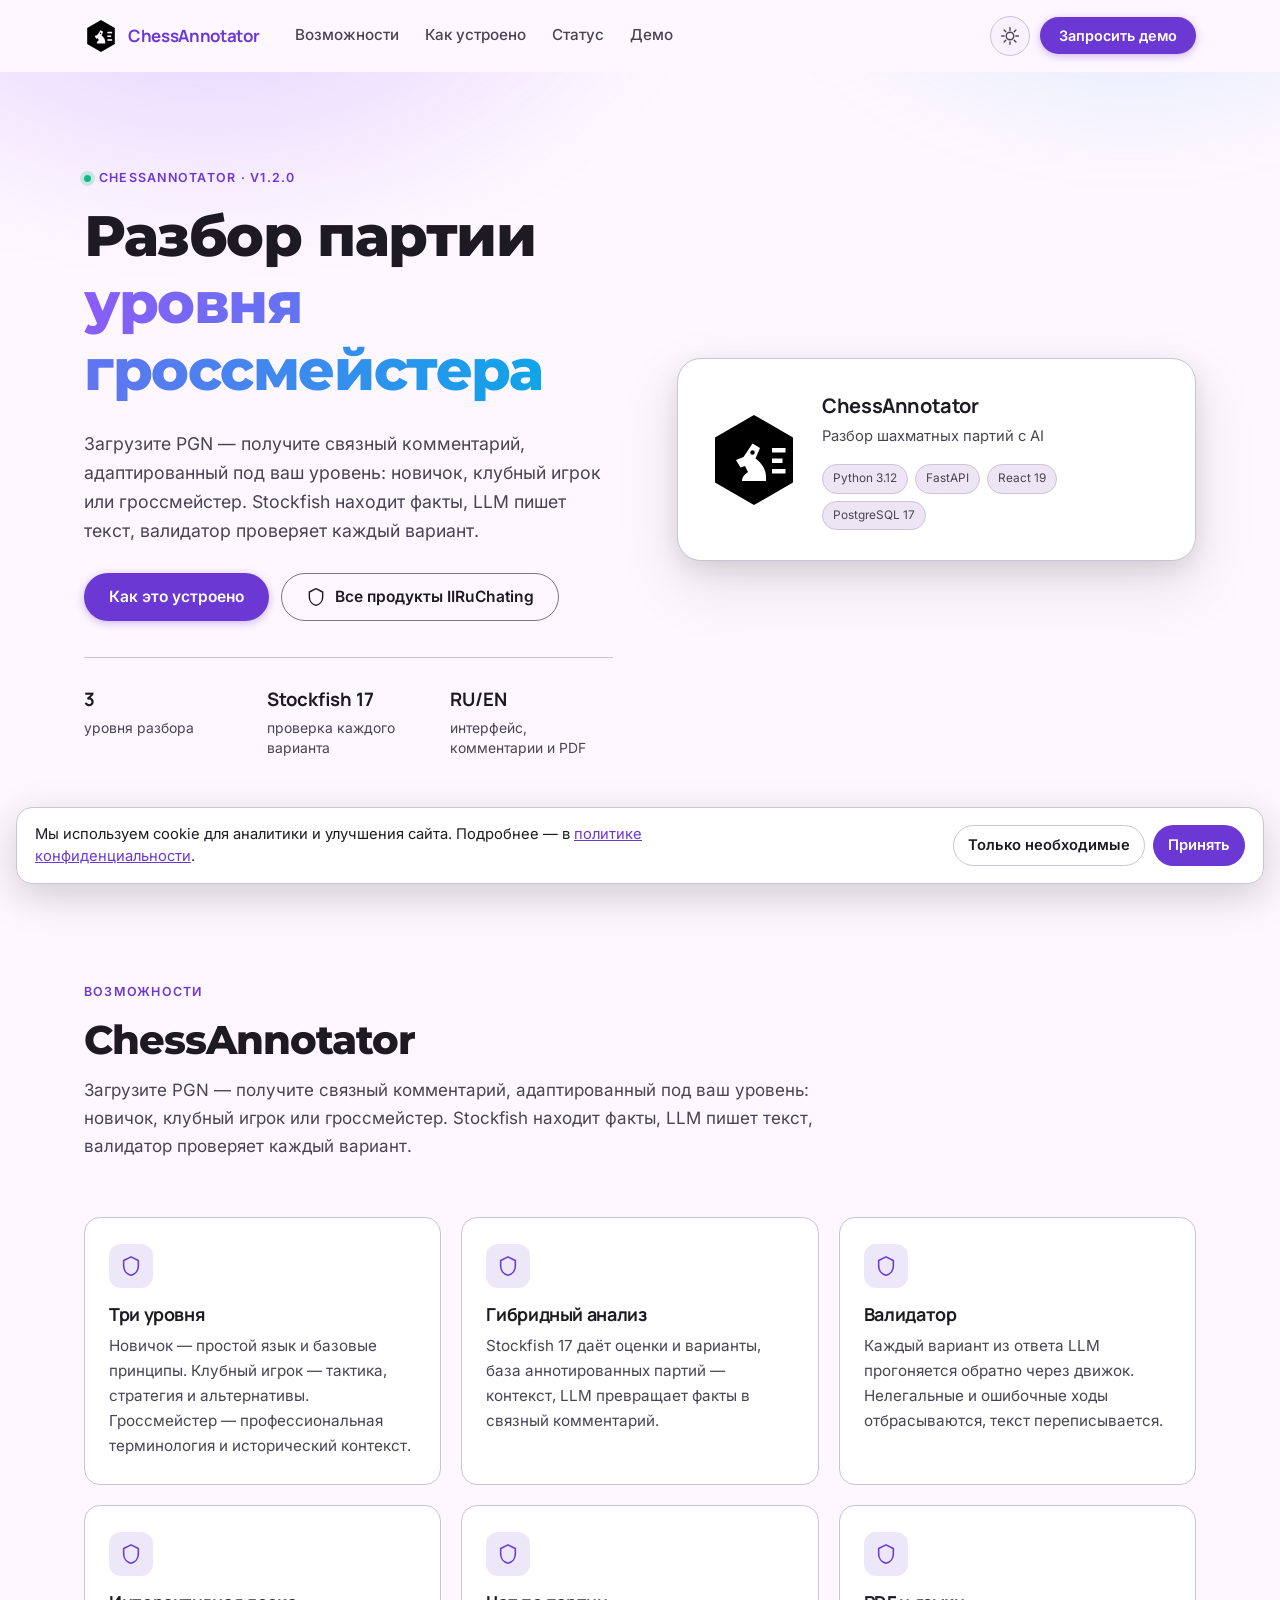
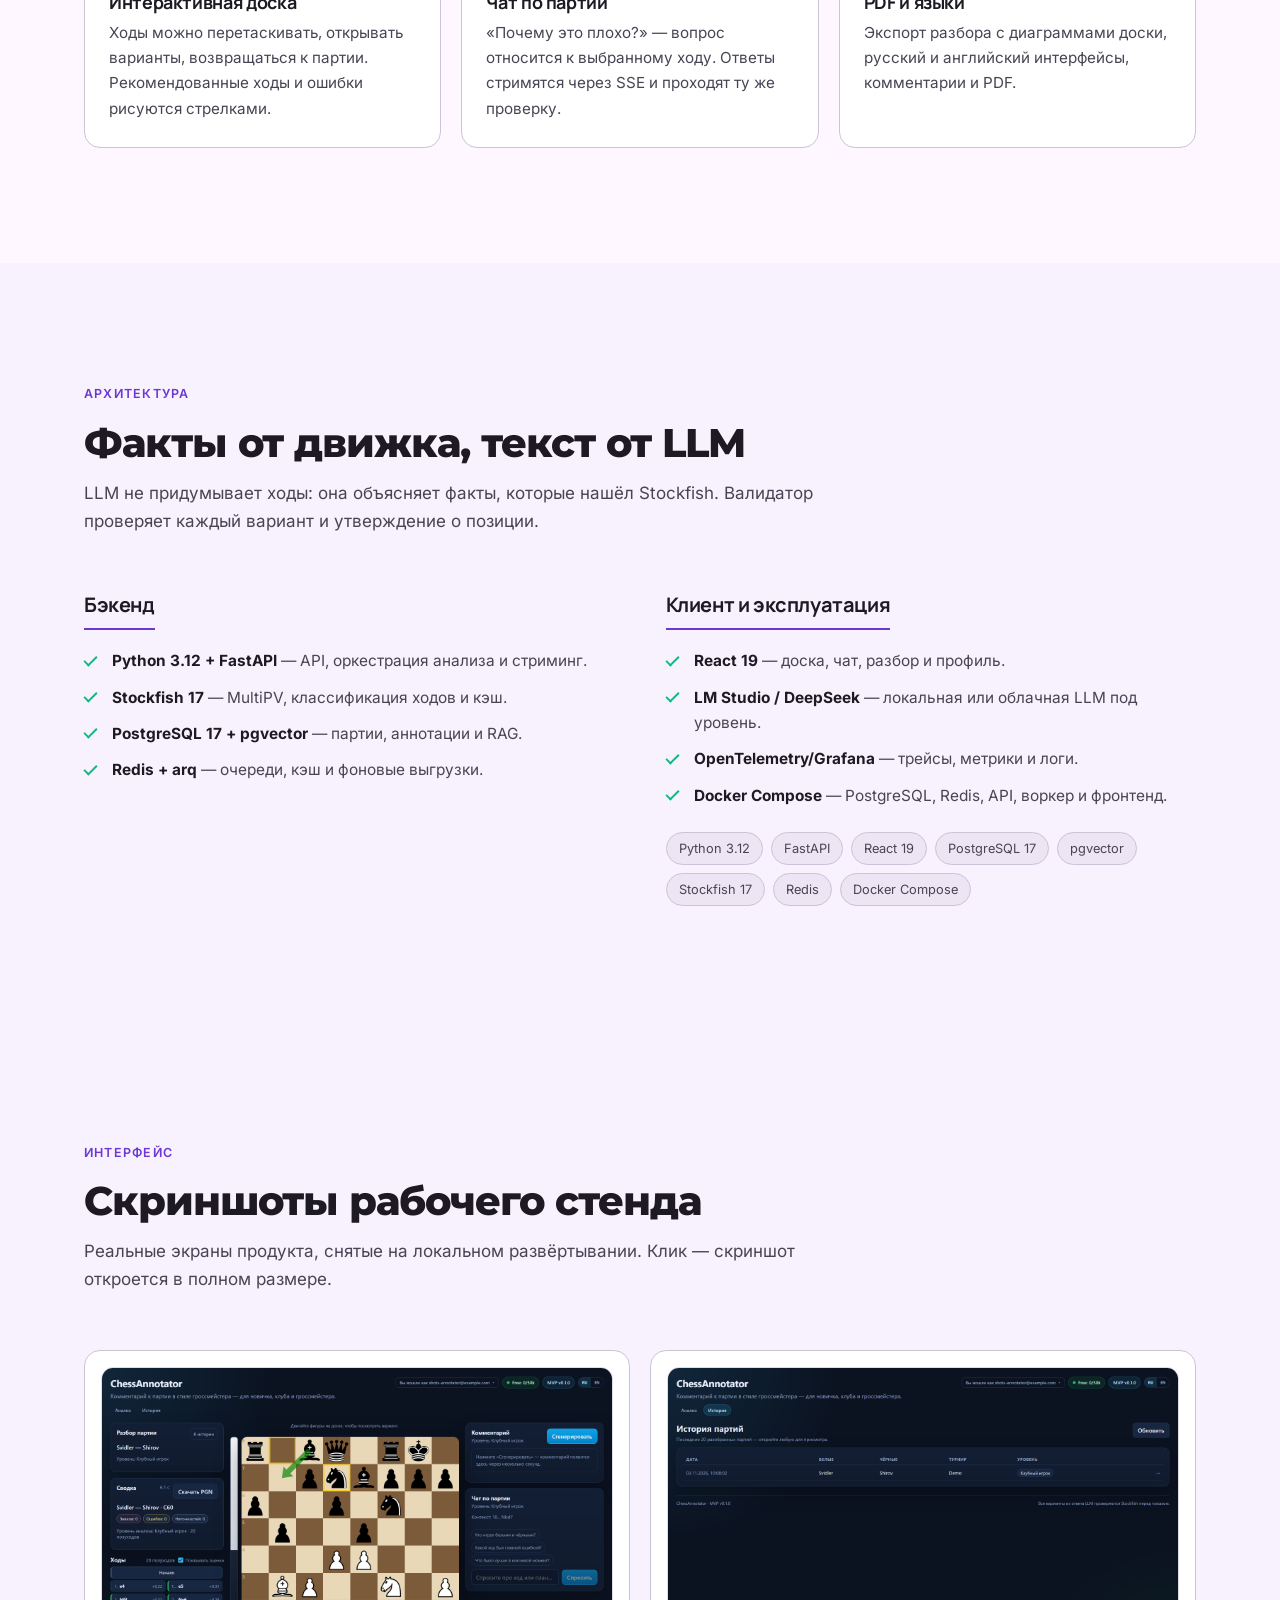
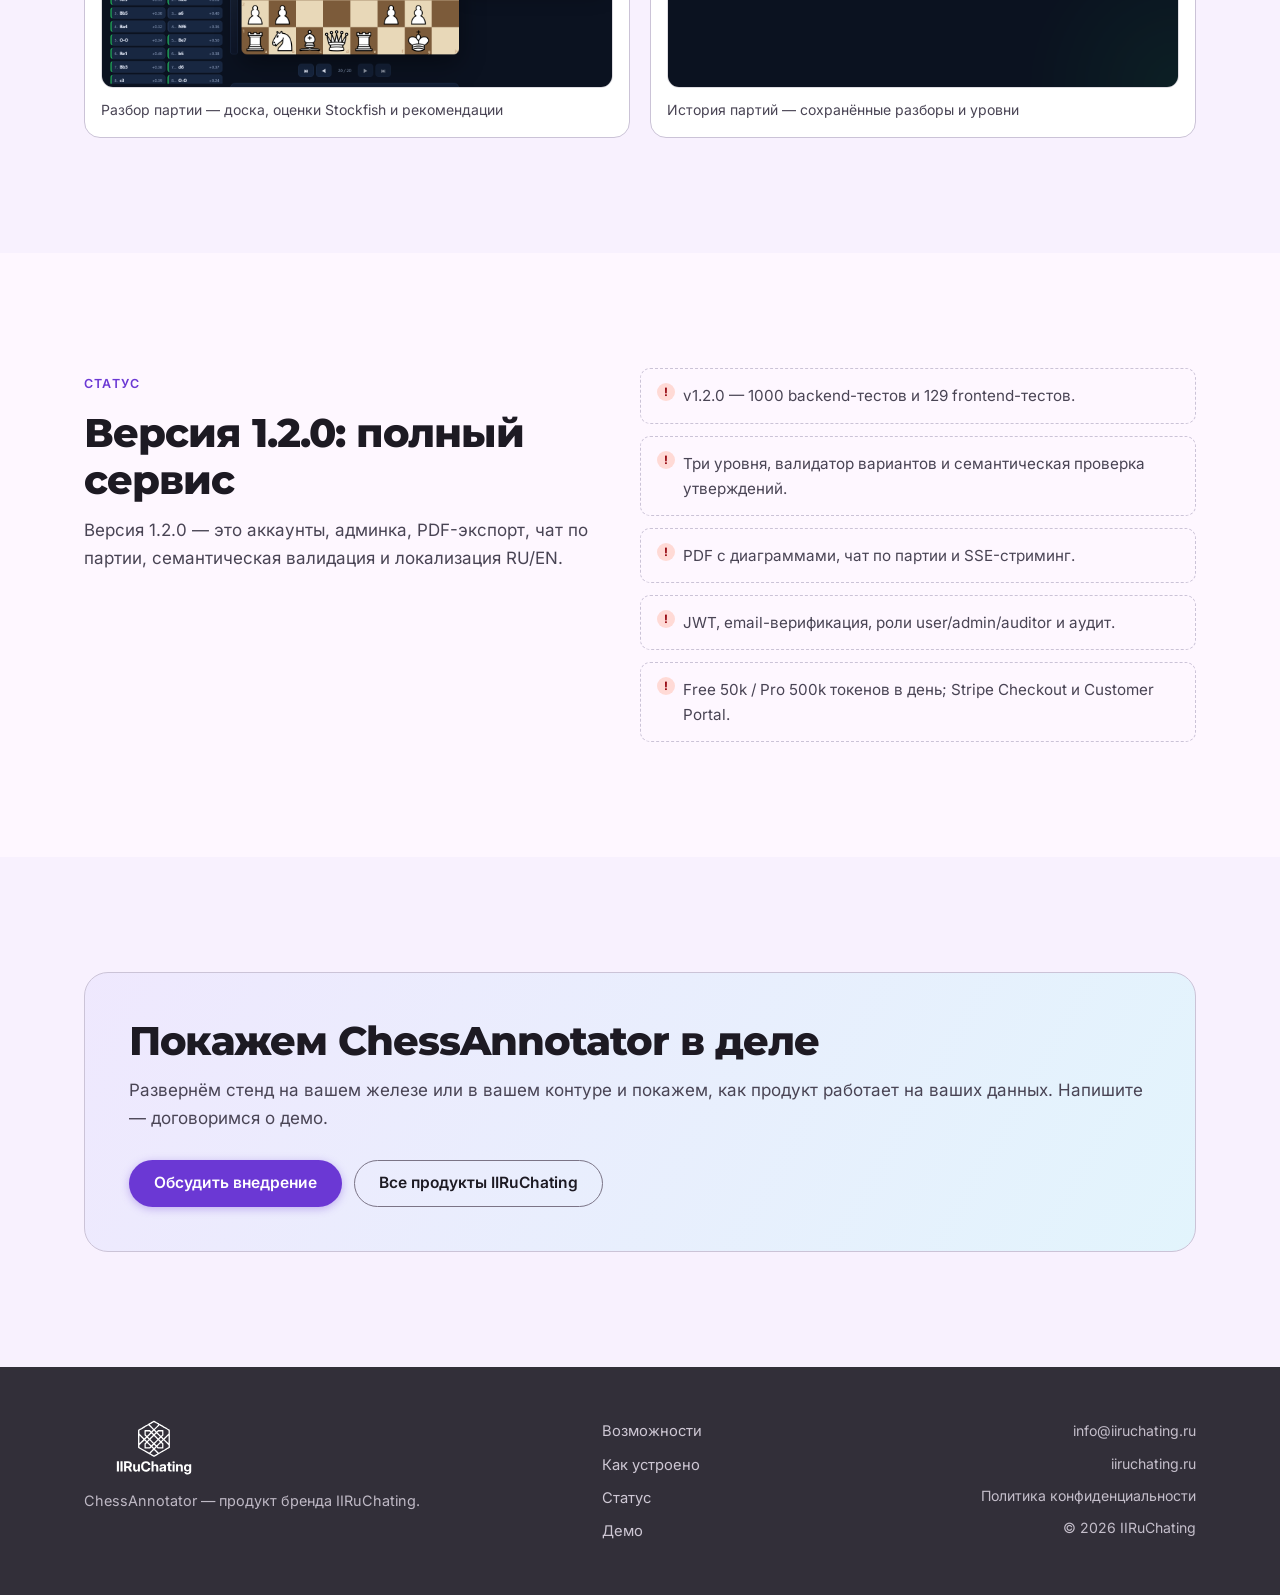
==== chessannotator/index.html @ 2cccd406 "Скриншоты новых подсайтов: ChessClass, AI Teacher, ChessAnnotator" ====
<!DOCTYPE html>
<html lang="ru">
<head>
<meta charset="utf-8" />
<meta name="viewport" content="width=device-width, initial-scale=1" />
<title>ChessAnnotator — Разбор шахматных партий с AI</title>
<meta name="description" content="Загрузите PGN — получите разбор уровня гроссмейстера под ваш уровень. Stockfish находит факты, LLM пишет текст, валидатор проверяет варианты." />
<meta name="keywords" content="ChessAnnotator, Разбор шахматных партий с AI, IIRuChating, on-premise, локальный AI" />
<link rel="canonical" href="https://iiruchating.ru/chessannotator/" />

<meta property="og:type" content="website" />
<meta property="og:site_name" content="ChessAnnotator" />
<meta property="og:locale" content="ru_RU" />
<meta property="og:url" content="https://iiruchating.ru/chessannotator/" />
<meta property="og:title" content="ChessAnnotator — Разбор шахматных партий с AI" />
<meta property="og:description" content="Загрузите PGN — получите разбор уровня гроссмейстера под ваш уровень. Stockfish находит факты, LLM пишет текст, валидатор проверяет варианты." />
<meta property="og:image" content="https://iiruchating.ru/chessannotator/assets/img/screens/analysis.png" />
<meta name="twitter:card" content="summary" />

<script type="application/ld+json">
{
  "@context": "https://schema.org",
  "@graph": [
    {
      "@type": "SoftwareApplication",
      "name": "ChessAnnotator",
      "description": "Загрузите PGN — получите разбор уровня гроссмейстера под ваш уровень. Stockfish находит факты, LLM пишет текст, валидатор проверяет варианты.",
      "url": "https://iiruchating.ru/chessannotator/",
      "applicationCategory": "GameApplication",
      "operatingSystem": "Linux, Windows, Docker",
      "inLanguage": "ru",
      "publisher": {
        "@type": "Organization",
        "name": "IIRuChating",
        "url": "https://iiruchating.ru/"
      }
    },
    {
      "@type": "BreadcrumbList",
      "itemListElement": [
        {
          "@type": "ListItem",
          "position": 1,
          "name": "IIRuChating",
          "item": "https://iiruchating.ru/"
        },
        {
          "@type": "ListItem",
          "position": 2,
          "name": "ChessAnnotator",
          "item": "https://iiruchating.ru/chessannotator/"
        }
      ]
    }
  ]
}
</script>

<link rel="icon" type="image/svg+xml" href="assets/img/favicon.svg" />
<link rel="icon" href="assets/img/favicon.ico" sizes="32x32" />
<link rel="apple-touch-icon" href="assets/img/apple-touch-icon.png" />
<link rel="manifest" href="assets/img/web-app-manifest.json" />

<link rel="preload" as="font" type="font/woff2" href="assets/fonts/Inter-cyrillic.woff2" crossorigin />
<link rel="preload" as="font" type="font/woff2" href="assets/fonts/Manrope-cyrillic.woff2" crossorigin />
<link rel="stylesheet" href="assets/css/fonts.css" />
<link rel="stylesheet" href="assets/css/theme-m3.css" />
<link rel="stylesheet" href="assets/css/styles.css" />
<link rel="stylesheet" href="assets/css/screenshots.css" />
</head>
<body>
<a class="skip-link" href="#main">Перейти к содержимому</a>

<header class="site-header" id="top">
  <div class="container header__inner">
    <a class="brand brand--product" href="#top" aria-label="ChessAnnotator — на главную">
      <img class="brand__icon plogo" src="assets/img/products/chessannotator.svg" alt="ChessAnnotator" width="64" height="64" />
      <span class="brand__name">ChessAnnotator</span>
    </a>

    <nav class="nav" id="nav" aria-label="Основная навигация">
      <a class="nav__link" href="#features">Возможности</a>
      <a class="nav__link" href="#tech">Как устроено</a>
      <a class="nav__link" href="#status">Статус</a>
      <a class="nav__link" href="#cta">Демо</a>
    </nav>

    <div class="header__actions">
      <button class="icon-btn" id="theme-toggle" type="button" aria-label="Переключить тему" title="Переключить тему">
        <svg class="icon icon--sun" viewBox="0 0 24 24" aria-hidden="true"><circle cx="12" cy="12" r="4.5"/><path d="M12 2v3M12 19v3M2 12h3M19 12h3M4.9 4.9l2.1 2.1M17 17l2.1 2.1M19.1 4.9L17 7M7 17l-2.1 2.1"/></svg>
        <svg class="icon icon--moon" viewBox="0 0 24 24" aria-hidden="true"><path d="M20 14.5A8.5 8.5 0 1 1 9.5 4a7 7 0 0 0 10.5 10.5Z"/></svg>
      </button>
      <a class="btn btn--primary btn--sm header__cta" href="mailto:info@iiruchating.ru">Запросить демо</a>
      <button class="icon-btn nav-toggle" id="nav-toggle" type="button" aria-label="Меню" aria-expanded="false" aria-controls="nav">
        <svg class="icon" viewBox="0 0 24 24" aria-hidden="true"><path d="M4 7h16M4 12h16M4 17h16"/></svg>
      </button>
    </div>
  </div>
</header>

<main id="main">

  <section class="hero">
    <div class="hero__bg" aria-hidden="true"></div>
    <div class="container hero__inner">
      <div class="hero__content">
        <p class="eyebrow"><span class="dot"></span>ChessAnnotator · v1.2.0</p>
        <h1 class="hero__title">Разбор партии<br /><span class="grad">уровня гроссмейстера</span></h1>
        <p class="hero__lead">Загрузите PGN — получите связный комментарий, адаптированный под ваш уровень: новичок, клубный игрок или гроссмейстер. Stockfish находит факты, LLM пишет текст, валидатор проверяет каждый вариант.</p>

        <div class="hero__actions">
          <a class="btn btn--primary" href="#screens">Как это устроено</a>
          <a class="btn btn--ghost" href="https://iiruchating.ru/">
            <svg class="icon" viewBox="0 0 24 24" aria-hidden="true"><path d="M12 2 4 6v6c0 5 3.4 9 8 10 4.6-1 8-5 8-10V6z"/></svg>
            Все продукты IIRuChating
          </a>
        </div>

        <ul class="hero__stats">
          <li><b>3</b><span>уровня разбора</span></li>
          <li><b>Stockfish 17</b><span>проверка каждого варианта</span></li>
          <li><b>RU/EN</b><span>интерфейс, комментарии и PDF</span></li>
        </ul>
      </div>

      <div class="hero__visual" aria-hidden="true">
        <div class="pmark">
          <img class="pmark__logo plogo" src="assets/img/products/chessannotator.svg" alt="" width="120" height="120" />
          <div class="pmark__body">
            <b>ChessAnnotator</b>
            <span>Разбор шахматных партий с AI</span>
            <div class="pmark__chips">
              <span class="stack-chip">Python 3.12</span>
              <span class="stack-chip">FastAPI</span>
              <span class="stack-chip">React 19</span>
              <span class="stack-chip">PostgreSQL 17</span>
            </div>
          </div>
        </div>
      </div>
    </div>
  </section>

  <section class="section" id="features">
    <div class="container">
      <div class="section__head">
        <p class="eyebrow">Возможности</p>
        <h2 class="section__title">ChessAnnotator</h2>
        <p class="section__lead">Загрузите PGN — получите связный комментарий, адаптированный под ваш уровень: новичок, клубный игрок или гроссмейстер. Stockfish находит факты, LLM пишет текст, валидатор проверяет каждый вариант.</p>
      </div>

      <div class="cards">
        <article class="card reveal">
          <div class="card__icon"><svg class="icon" viewBox="0 0 24 24" aria-hidden="true"><path d="M12 2 4 6v6c0 5 3.4 9 8 10 4.6-1 8-5 8-10V6z"/></svg></div>
          <h3>Три уровня</h3>
          <p>Новичок — простой язык и базовые принципы. Клубный игрок — тактика, стратегия и альтернативы. Гроссмейстер — профессиональная терминология и исторический контекст.</p>
        </article>
        <article class="card reveal">
          <div class="card__icon"><svg class="icon" viewBox="0 0 24 24" aria-hidden="true"><path d="M12 2 4 6v6c0 5 3.4 9 8 10 4.6-1 8-5 8-10V6z"/></svg></div>
          <h3>Гибридный анализ</h3>
          <p>Stockfish 17 даёт оценки и варианты, база аннотированных партий — контекст, LLM превращает факты в связный комментарий.</p>
        </article>
        <article class="card reveal">
          <div class="card__icon"><svg class="icon" viewBox="0 0 24 24" aria-hidden="true"><path d="M12 2 4 6v6c0 5 3.4 9 8 10 4.6-1 8-5 8-10V6z"/></svg></div>
          <h3>Валидатор</h3>
          <p>Каждый вариант из ответа LLM прогоняется обратно через движок. Нелегальные и ошибочные ходы отбрасываются, текст переписывается.</p>
        </article>
        <article class="card reveal">
          <div class="card__icon"><svg class="icon" viewBox="0 0 24 24" aria-hidden="true"><path d="M12 2 4 6v6c0 5 3.4 9 8 10 4.6-1 8-5 8-10V6z"/></svg></div>
          <h3>Интерактивная доска</h3>
          <p>Ходы можно перетаскивать, открывать варианты, возвращаться к партии. Рекомендованные ходы и ошибки рисуются стрелками.</p>
        </article>
        <article class="card reveal">
          <div class="card__icon"><svg class="icon" viewBox="0 0 24 24" aria-hidden="true"><path d="M12 2 4 6v6c0 5 3.4 9 8 10 4.6-1 8-5 8-10V6z"/></svg></div>
          <h3>Чат по партии</h3>
          <p>«Почему это плохо?» — вопрос относится к выбранному ходу. Ответы стримятся через SSE и проходят ту же проверку.</p>
        </article>
        <article class="card reveal">
          <div class="card__icon"><svg class="icon" viewBox="0 0 24 24" aria-hidden="true"><path d="M12 2 4 6v6c0 5 3.4 9 8 10 4.6-1 8-5 8-10V6z"/></svg></div>
          <h3>PDF и языки</h3>
          <p>Экспорт разбора с диаграммами доски, русский и английский интерфейсы, комментарии и PDF.</p>
        </article>
      </div>
    </div>
  </section>

  <section class="section section--alt" id="tech">
    <div class="container">
      <div class="section__head">
        <p class="eyebrow">Архитектура</p>
        <h2 class="section__title">Факты от движка, текст от LLM</h2>
        <p class="section__lead">LLM не придумывает ходы: она объясняет факты, которые нашёл Stockfish. Валидатор проверяет каждый вариант и утверждение о позиции.</p>
      </div>

      <div class="split">
        <div class="split__col">
          <h3 class="split__title">Бэкенд</h3>
          <ul class="checklist">
            <li><b>Python 3.12 + FastAPI</b> — API, оркестрация анализа и стриминг.</li>
            <li><b>Stockfish 17</b> — MultiPV, классификация ходов и кэш.</li>
            <li><b>PostgreSQL 17 + pgvector</b> — партии, аннотации и RAG.</li>
            <li><b>Redis + arq</b> — очереди, кэш и фоновые выгрузки.</li>
          </ul>
        </div>
        <div class="split__col">
          <h3 class="split__title">Клиент и эксплуатация</h3>
          <ul class="checklist">
            <li><b>React 19</b> — доска, чат, разбор и профиль.</li>
            <li><b>LM Studio / DeepSeek</b> — локальная или облачная LLM под уровень.</li>
            <li><b>OpenTelemetry/Grafana</b> — трейсы, метрики и логи.</li>
            <li><b>Docker Compose</b> — PostgreSQL, Redis, API, воркер и фронтенд.</li>
          </ul>
          <div class="stack-chips">
            <span class="stack-chip">Python 3.12</span>
            <span class="stack-chip">FastAPI</span>
            <span class="stack-chip">React 19</span>
            <span class="stack-chip">PostgreSQL 17</span>
            <span class="stack-chip">pgvector</span>
            <span class="stack-chip">Stockfish 17</span>
            <span class="stack-chip">Redis</span>
            <span class="stack-chip">Docker Compose</span>
          </div>
        </div>
      </div>
    </div>
  </section>

    <section class="section section--alt" id="screens">
    <div class="container">
      <div class="section__head">
        <p class="eyebrow">Интерфейс</p>
        <h2 class="section__title">Скриншоты рабочего стенда</h2>
        <p class="section__lead">Реальные экраны продукта, снятые на локальном развёртывании.
        Клик — скриншот откроется в полном размере.</p>
      </div>

      <div class="cards shots">
        <article class="card reveal">
          <figure>
            <a href="assets/img/screens/analysis.png" target="_blank" rel="noopener">
              <img src="assets/img/screens/analysis.png" width="1440" height="900" loading="lazy"
                   alt="Скриншот ChessAnnotator: Разбор партии — доска, оценки Stockfish и рекомендации" />
            </a>
            <figcaption>Разбор партии — доска, оценки Stockfish и рекомендации</figcaption>
          </figure>
        </article>
        <article class="card reveal">
          <figure>
            <a href="assets/img/screens/history.png" target="_blank" rel="noopener">
              <img src="assets/img/screens/history.png" width="1440" height="900" loading="lazy"
                   alt="Скриншот ChessAnnotator: История партий — сохранённые разборы и уровни" />
            </a>
            <figcaption>История партий — сохранённые разборы и уровни</figcaption>
          </figure>
        </article>
      </div>
    </div>
  </section>

  <section class="section" id="status">
    <div class="container">
      <div class="limits reveal">
        <div>
          <p class="eyebrow">Статус</p>
          <h2 class="section__title">Версия 1.2.0: полный сервис</h2>
          <p class="section__lead">Версия 1.2.0 — это аккаунты, админка, PDF-экспорт, чат по партии, семантическая валидация и локализация RU/EN.</p>
        </div>
        <ul class="limits__list">
          <li>v1.2.0 — 1000 backend-тестов и 129 frontend-тестов.</li>
          <li>Три уровня, валидатор вариантов и семантическая проверка утверждений.</li>
          <li>PDF с диаграммами, чат по партии и SSE-стриминг.</li>
          <li>JWT, email-верификация, роли user/admin/auditor и аудит.</li>
          <li>Free 50k / Pro 500k токенов в день; Stripe Checkout и Customer Portal.</li>
        </ul>
      </div>
    </div>
  </section>

  <section class="section section--alt" id="cta">
    <div class="container">
      <div class="cta reveal">
        <div>
          <h2 class="section__title">Покажем ChessAnnotator в деле</h2>
          <p class="section__lead">
            Развернём стенд на вашем железе или в вашем контуре и покажем, как продукт работает на ваших данных. Напишите — договоримся о демо.
          </p>
        </div>
        <div class="cta__actions">
          <a class="btn btn--primary" href="mailto:info@iiruchating.ru">Обсудить внедрение</a>
          <a class="btn btn--ghost" href="https://iiruchating.ru/">Все продукты IIRuChating</a>
        </div>
      </div>
    </div>
  </section>
</main>

<footer class="site-footer">
  <div class="container footer__inner">
    <div class="footer__brand">
      <img class="footer__logo" src="assets/img/logo-full.svg" alt="IIRuChating" width="240" height="96" />
      <p>ChessAnnotator — продукт бренда IIRuChating.</p>
    </div>
    <nav class="footer__nav" aria-label="Навигация в подвале">
      <a href="#features">Возможности</a>
      <a href="#tech">Как устроено</a>
      <a href="#status">Статус</a>
      <a href="#cta">Демо</a>
    </nav>
    <div class="footer__meta">
      <a href="mailto:info@iiruchating.ru">info@iiruchating.ru</a>
      <a href="https://iiruchating.ru/">iiruchating.ru</a>
      <a href="https://iiruchating.ru/privacy/">Политика конфиденциальности</a>
      <span>© 2026 IIRuChating</span>
    </div>
  </div>
</footer>

<script src="assets/js/main.js" defer></script>
<script src="/assets/js/consent.js" defer></script>
</body>
</html>
---- chessannotator/assets/css/fonts.css ----
/* IIRuChating — шрифты бренда (self-hosted).
   Источник: брендбук v1.1, FONTS.md («для продакшена загружать локально»).
   Файлы *.woff2 лежат в public/fonts, подключаются с кириллицей. */

@font-face {
  font-family: 'Inter';
  font-style: normal;
  font-weight: 100 900;
  font-display: swap;
  src: url('../fonts/Inter-latin.woff2') format('woff2');
  unicode-range: U+0000-00FF, U+0131, U+0152-0153, U+02BB-02BC, U+02C6, U+02DA, U+02DC,
    U+0304, U+0308, U+0329, U+2000-206F, U+20AC, U+2122, U+2191, U+2193, U+2212, U+2215,
    U+FEFF, U+FFFD;
}

@font-face {
  font-family: 'Inter';
  font-style: normal;
  font-weight: 100 900;
  font-display: swap;
  src: url('../fonts/Inter-latin-ext.woff2') format('woff2');
  unicode-range: U+0100-02BA, U+02BD-02C5, U+02C7-02CC, U+02CE-02D7, U+02DD-02FF, U+0304,
    U+0308, U+0329, U+1D00-1DBF, U+1E00-1E9F, U+1EF2-1EFF, U+2020, U+20A0-20AB, U+20AD-20C0,
    U+2113, U+2C60-2C7F, U+A720-A7FF;
}

@font-face {
  font-family: 'Inter';
  font-style: normal;
  font-weight: 100 900;
  font-display: swap;
  src: url('../fonts/Inter-cyrillic.woff2') format('woff2');
  unicode-range: U+0301, U+0400-045F, U+0490-0491, U+04B0-04B1, U+2116;
}

@font-face {
  font-family: 'Inter';
  font-style: normal;
  font-weight: 100 900;
  font-display: swap;
  src: url('../fonts/Inter-cyrillic-ext.woff2') format('woff2');
  unicode-range: U+0460-052F, U+1C80-1C88, U+20B4, U+2DE0-2DFF, U+A640-A69F, U+FE2E-FE2F;
}

@font-face {
  font-family: 'Manrope';
  font-style: normal;
  font-weight: 100 900;
  font-display: swap;
  src: url('../fonts/Manrope-latin.woff2') format('woff2');
  unicode-range: U+0000-00FF, U+0131, U+0152-0153, U+02BB-02BC, U+02C6, U+02DA, U+02DC,
    U+0304, U+0308, U+0329, U+2000-206F, U+20AC, U+2122, U+2191, U+2193, U+2212, U+2215,
    U+FEFF, U+FFFD;
}

@font-face {
  font-family: 'Manrope';
  font-style: normal;
  font-weight: 100 900;
  font-display: swap;
  src: url('../fonts/Manrope-latin-ext.woff2') format('woff2');
  unicode-range: U+0100-02BA, U+02BD-02C5, U+02C7-02CC, U+02CE-02D7, U+02DD-02FF, U+0304,
    U+0308, U+0329, U+1D00-1DBF, U+1E00-1E9F, U+1EF2-1EFF, U+2020, U+20A0-20AB, U+20AD-20C0,
    U+2113, U+2C60-2C7F, U+A720-A7FF;
}

@font-face {
  font-family: 'Manrope';
  font-style: normal;
  font-weight: 100 900;
  font-display: swap;
  src: url('../fonts/Manrope-cyrillic.woff2') format('woff2');
  unicode-range: U+0301, U+0400-045F, U+0490-0491, U+04B0-04B1, U+2116;
}

@font-face {
  font-family: 'Manrope';
  font-style: normal;
  font-weight: 100 900;
  font-display: swap;
  src: url('../fonts/Manrope-cyrillic-ext.woff2') format('woff2');
  unicode-range: U+0460-052F, U+1C80-1C88, U+20B4, U+2DE0-2DFF, U+A640-A69F, U+FE2E-FE2F;
}

@font-face {
  font-family: 'Montserrat';
  font-style: normal;
  font-weight: 100 900;
  font-display: swap;
  src: url('../fonts/Montserrat-latin.woff2') format('woff2');
  unicode-range: U+0000-00FF, U+0131, U+0152-0153, U+02BB-02BC, U+02C6, U+02DA, U+02DC,
    U+0304, U+0308, U+0329, U+2000-206F, U+20AC, U+2122, U+2191, U+2193, U+2212, U+2215,
    U+FEFF, U+FFFD;
}

@font-face {
  font-family: 'Montserrat';
  font-style: normal;
  font-weight: 100 900;
  font-display: swap;
  src: url('../fonts/Montserrat-latin-ext.woff2') format('woff2');
  unicode-range: U+0100-02BA, U+02BD-02C5, U+02C7-02CC, U+02CE-02D7, U+02DD-02FF, U+0304,
    U+0308, U+0329, U+1D00-1DBF, U+1E00-1E9F, U+1EF2-1EFF, U+2020, U+20A0-20AB, U+20AD-20C0,
    U+2113, U+2C60-2C7F, U+A720-A7FF;
}

@font-face {
  font-family: 'Montserrat';
  font-style: normal;
  font-weight: 100 900;
  font-display: swap;
  src: url('../fonts/Montserrat-cyrillic.woff2') format('woff2');
  unicode-range: U+0301, U+0400-045F, U+0490-0491, U+04B0-04B1, U+2116;
}

@font-face {
  font-family: 'Montserrat';
  font-style: normal;
  font-weight: 100 900;
  font-display: swap;
  src: url('../fonts/Montserrat-cyrillic-ext.woff2') format('woff2');
  unicode-range: U+0460-052F, U+1C80-1C88, U+20B4, U+2DE0-2DFF, U+A640-A69F, U+FE2E-FE2F;
}

/* Основной шрифт логотипа и интерфейса */
.font-inter {
  font-family: 'Inter', system-ui, -apple-system, 'Segoe UI', Roboto, sans-serif;
  font-weight: 700;
}

/* Техно-вариант заголовков */
.font-manrope {
  font-family: 'Manrope', system-ui, -apple-system, 'Segoe UI', Roboto, sans-serif;
  font-weight: 700;
}

/* Выразительные заголовки */
.font-montserrat {
  font-family: 'Montserrat', system-ui, -apple-system, 'Segoe UI', Roboto, sans-serif;
  font-weight: 800;
}

/* Логотип IIRuChating — монотипографика */
.logo-text {
  font-family: 'Inter', system-ui, -apple-system, 'Segoe UI', Roboto, sans-serif;
  font-weight: 700;
  letter-spacing: -0.02em;
}
---- chessannotator/assets/css/theme-m3.css ----
/* IIRuChating - Material 3 color scheme
   Seed: primary #8B5CF6, tertiary #0EA5E9, error = standard M3.
   Generated with Material Color Utilities (SchemeFidelity).
   Use roles (--md-sys-color-*) in components, not raw HEX values. */

:root,
[data-theme="light"] {
  --md-sys-color-primary: #6B38D4;
  --md-sys-color-on-primary: #FFFFFF;
  --md-sys-color-primary-container: #8455EF;
  --md-sys-color-on-primary-container: #FFFBFF;
  --md-sys-color-primary-fixed: #E9DDFF;
  --md-sys-color-primary-fixed-dim: #D0BCFF;
  --md-sys-color-on-primary-fixed: #23005C;
  --md-sys-color-on-primary-fixed-variant: #5516BE;
  --md-sys-color-secondary: #665396;
  --md-sys-color-on-secondary: #FFFFFF;
  --md-sys-color-secondary-container: #C9B3FD;
  --md-sys-color-on-secondary-container: #544183;
  --md-sys-color-secondary-fixed: #E9DDFF;
  --md-sys-color-secondary-fixed-dim: #D0BCFF;
  --md-sys-color-on-secondary-fixed: #220B4E;
  --md-sys-color-on-secondary-fixed-variant: #4E3B7C;
  --md-sys-color-tertiary: #006591;
  --md-sys-color-on-tertiary: #FFFFFF;
  --md-sys-color-tertiary-container: #0EA5E9;
  --md-sys-color-on-tertiary-container: #003751;
  --md-sys-color-tertiary-fixed: #FFDCBB;
  --md-sys-color-tertiary-fixed-dim: #FFB869;
  --md-sys-color-on-tertiary-fixed: #2C1700;
  --md-sys-color-on-tertiary-fixed-variant: #673D00;
  --md-sys-color-error: #BA1A1A;
  --md-sys-color-on-error: #FFFFFF;
  --md-sys-color-error-container: #FFDAD6;
  --md-sys-color-on-error-container: #93000A;
  --md-sys-color-background: #FEF7FF;
  --md-sys-color-on-background: #1D1A23;
  --md-sys-color-surface: #FEF7FF;
  --md-sys-color-on-surface: #1D1A23;
  --md-sys-color-surface-variant: #E8DFF3;
  --md-sys-color-on-surface-variant: #494454;
  --md-sys-color-surface-dim: #DED7E4;
  --md-sys-color-surface-bright: #FEF7FF;
  --md-sys-color-surface-container-lowest: #FFFFFF;
  --md-sys-color-surface-container-low: #F8F1FE;
  --md-sys-color-surface-container: #F3EBF8;
  --md-sys-color-surface-container-high: #EDE5F3;
  --md-sys-color-surface-container-highest: #E7E0ED;
  --md-sys-color-outline: #7B7486;
  --md-sys-color-outline-variant: #CBC3D7;
  --md-sys-color-inverse-surface: #322F39;
  --md-sys-color-inverse-on-surface: #F5EEFB;
  --md-sys-color-inverse-primary: #D0BCFF;
  --md-sys-color-surface-tint: #6D3BD7;
  --md-sys-color-shadow: #000000;
  --md-sys-color-scrim: #000000;
}

[data-theme="dark"] {
  --md-sys-color-primary: #D0BCFF;
  --md-sys-color-on-primary: #3C0091;
  --md-sys-color-primary-container: #A078FF;
  --md-sys-color-on-primary-container: #14003B;
  --md-sys-color-primary-fixed: #E9DDFF;
  --md-sys-color-primary-fixed-dim: #D0BCFF;
  --md-sys-color-on-primary-fixed: #23005C;
  --md-sys-color-on-primary-fixed-variant: #5516BE;
  --md-sys-color-secondary: #D0BCFF;
  --md-sys-color-on-secondary: #372464;
  --md-sys-color-secondary-container: #513E7F;
  --md-sys-color-on-secondary-container: #C3ADF7;
  --md-sys-color-secondary-fixed: #E9DDFF;
  --md-sys-color-secondary-fixed-dim: #D0BCFF;
  --md-sys-color-on-secondary-fixed: #220B4E;
  --md-sys-color-on-secondary-fixed-variant: #4E3B7C;
  --md-sys-color-tertiary: #89CEFF;
  --md-sys-color-on-tertiary: #00344D;
  --md-sys-color-tertiary-container: #0EA5E9;
  --md-sys-color-on-tertiary-container: #003751;
  --md-sys-color-tertiary-fixed: #FFDCBB;
  --md-sys-color-tertiary-fixed-dim: #FFB869;
  --md-sys-color-on-tertiary-fixed: #2C1700;
  --md-sys-color-on-tertiary-fixed-variant: #673D00;
  --md-sys-color-error: #FFB4AB;
  --md-sys-color-on-error: #690005;
  --md-sys-color-error-container: #93000A;
  --md-sys-color-on-error-container: #FFDAD6;
  --md-sys-color-background: #15121B;
  --md-sys-color-on-background: #E7E0ED;
  --md-sys-color-surface: #15121B;
  --md-sys-color-on-surface: #E7E0ED;
  --md-sys-color-surface-variant: #494454;
  --md-sys-color-on-surface-variant: #CBC3D7;
  --md-sys-color-surface-dim: #15121B;
  --md-sys-color-surface-bright: #3B3742;
  --md-sys-color-surface-container-lowest: #0F0D15;
  --md-sys-color-surface-container-low: #1D1A23;
  --md-sys-color-surface-container: #211E27;
  --md-sys-color-surface-container-high: #2C2832;
  --md-sys-color-surface-container-highest: #37333D;
  --md-sys-color-outline: #958EA0;
  --md-sys-color-outline-variant: #494454;
  --md-sys-color-inverse-surface: #E7E0ED;
  --md-sys-color-inverse-on-surface: #322F39;
  --md-sys-color-inverse-primary: #6D3BD7;
  --md-sys-color-surface-tint: #D0BCFF;
  --md-sys-color-shadow: #000000;
  --md-sys-color-scrim: #000000;
}

@media (prefers-color-scheme: dark) {
  :root:not([data-theme="light"]) {
    --md-sys-color-primary: #D0BCFF;
    --md-sys-color-on-primary: #3C0091;
    --md-sys-color-primary-container: #A078FF;
    --md-sys-color-on-primary-container: #14003B;
    --md-sys-color-primary-fixed: #E9DDFF;
    --md-sys-color-primary-fixed-dim: #D0BCFF;
    --md-sys-color-on-primary-fixed: #23005C;
    --md-sys-color-on-primary-fixed-variant: #5516BE;
    --md-sys-color-secondary: #D0BCFF;
    --md-sys-color-on-secondary: #372464;
    --md-sys-color-secondary-container: #513E7F;
    --md-sys-color-on-secondary-container: #C3ADF7;
    --md-sys-color-secondary-fixed: #E9DDFF;
    --md-sys-color-secondary-fixed-dim: #D0BCFF;
    --md-sys-color-on-secondary-fixed: #220B4E;
    --md-sys-color-on-secondary-fixed-variant: #4E3B7C;
    --md-sys-color-tertiary: #89CEFF;
    --md-sys-color-on-tertiary: #00344D;
    --md-sys-color-tertiary-container: #0EA5E9;
    --md-sys-color-on-tertiary-container: #003751;
    --md-sys-color-tertiary-fixed: #FFDCBB;
    --md-sys-color-tertiary-fixed-dim: #FFB869;
    --md-sys-color-on-tertiary-fixed: #2C1700;
    --md-sys-color-on-tertiary-fixed-variant: #673D00;
    --md-sys-color-error: #FFB4AB;
    --md-sys-color-on-error: #690005;
    --md-sys-color-error-container: #93000A;
    --md-sys-color-on-error-container: #FFDAD6;
    --md-sys-color-background: #15121B;
    --md-sys-color-on-background: #E7E0ED;
    --md-sys-color-surface: #15121B;
    --md-sys-color-on-surface: #E7E0ED;
    --md-sys-color-surface-variant: #494454;
    --md-sys-color-on-surface-variant: #CBC3D7;
    --md-sys-color-surface-dim: #15121B;
    --md-sys-color-surface-bright: #3B3742;
    --md-sys-color-surface-container-lowest: #0F0D15;
    --md-sys-color-surface-container-low: #1D1A23;
    --md-sys-color-surface-container: #211E27;
    --md-sys-color-surface-container-high: #2C2832;
    --md-sys-color-surface-container-highest: #37333D;
    --md-sys-color-outline: #958EA0;
    --md-sys-color-outline-variant: #494454;
    --md-sys-color-inverse-surface: #E7E0ED;
    --md-sys-color-inverse-on-surface: #322F39;
    --md-sys-color-inverse-primary: #6D3BD7;
    --md-sys-color-surface-tint: #D0BCFF;
    --md-sys-color-shadow: #000000;
    --md-sys-color-scrim: #000000;
  }
}

/* Tonal palettes (reference values) */
:root {
  --md-ref-palette-primary0: #000000;
  --md-ref-palette-primary10: #23005C;
  --md-ref-palette-primary20: #3C0091;
  --md-ref-palette-primary30: #5516BE;
  --md-ref-palette-primary40: #6D3BD7;
  --md-ref-palette-primary50: #8758F2;
  --md-ref-palette-primary60: #A078FF;
  --md-ref-palette-primary70: #B89BFF;
  --md-ref-palette-primary80: #D0BCFF;
  --md-ref-palette-primary90: #E9DDFF;
  --md-ref-palette-primary95: #F6EDFF;
  --md-ref-palette-primary99: #FFFBFF;
  --md-ref-palette-primary100: #FFFFFF;
  --md-ref-palette-secondary0: #000000;
  --md-ref-palette-secondary10: #220B4E;
  --md-ref-palette-secondary20: #372464;
  --md-ref-palette-secondary30: #4E3B7C;
  --md-ref-palette-secondary40: #665396;
  --md-ref-palette-secondary50: #806CB1;
  --md-ref-palette-secondary60: #9A85CC;
  --md-ref-palette-secondary70: #B5A0E9;
  --md-ref-palette-secondary80: #D0BCFF;
  --md-ref-palette-secondary90: #E9DDFF;
  --md-ref-palette-secondary95: #F6EDFF;
  --md-ref-palette-secondary99: #FFFBFF;
  --md-ref-palette-secondary100: #FFFFFF;
  --md-ref-palette-tertiary0: #000000;
  --md-ref-palette-tertiary10: #2C1600;
  --md-ref-palette-tertiary20: #492900;
  --md-ref-palette-tertiary30: #693C00;
  --md-ref-palette-tertiary40: #8A5100;
  --md-ref-palette-tertiary50: #AD6600;
  --md-ref-palette-tertiary60: #D17D00;
  --md-ref-palette-tertiary70: #F19626;
  --md-ref-palette-tertiary80: #FFB86E;
  --md-ref-palette-tertiary90: #FFDCBD;
  --md-ref-palette-tertiary95: #FFEEE0;
  --md-ref-palette-tertiary99: #FFFBFF;
  --md-ref-palette-tertiary100: #FFFFFF;
  --md-ref-palette-neutral0: #000000;
  --md-ref-palette-neutral10: #1D1A23;
  --md-ref-palette-neutral20: #322F39;
  --md-ref-palette-neutral30: #49454F;
  --md-ref-palette-neutral40: #615C67;
  --md-ref-palette-neutral50: #7A7580;
  --md-ref-palette-neutral60: #948E9A;
  --md-ref-palette-neutral70: #AFA9B5;
  --md-ref-palette-neutral80: #CBC4D1;
  --md-ref-palette-neutral90: #E7E0ED;
  --md-ref-palette-neutral95: #F5EEFB;
  --md-ref-palette-neutral99: #FFFBFF;
  --md-ref-palette-neutral100: #FFFFFF;
  --md-ref-palette-neutral-variant0: #000000;
  --md-ref-palette-neutral-variant10: #1E1927;
  --md-ref-palette-neutral-variant20: #332E3D;
  --md-ref-palette-neutral-variant30: #494454;
  --md-ref-palette-neutral-variant40: #615C6C;
  --md-ref-palette-neutral-variant50: #7B7486;
  --md-ref-palette-neutral-variant60: #958EA0;
  --md-ref-palette-neutral-variant70: #B0A8BB;
  --md-ref-palette-neutral-variant80: #CBC3D7;
  --md-ref-palette-neutral-variant90: #E8DFF3;
  --md-ref-palette-neutral-variant95: #F6EDFF;
  --md-ref-palette-neutral-variant99: #FFFBFF;
  --md-ref-palette-neutral-variant100: #FFFFFF;
  --md-ref-palette-error0: #000000;
  --md-ref-palette-error10: #410002;
  --md-ref-palette-error20: #690005;
  --md-ref-palette-error30: #93000A;
  --md-ref-palette-error40: #BA1A1A;
  --md-ref-palette-error50: #DE3730;
  --md-ref-palette-error60: #FF5449;
  --md-ref-palette-error70: #FF897D;
  --md-ref-palette-error80: #FFB4AB;
  --md-ref-palette-error90: #FFDAD6;
  --md-ref-palette-error95: #FFEDEA;
  --md-ref-palette-error99: #FFFBFF;
  --md-ref-palette-error100: #FFFFFF;
}
---- chessannotator/assets/css/styles.css ----
/* IIRuChating — лендинг iiruchating.ru
   Палитра: роли Material 3 из assets/css/theme-m3.css (брендбук v1.1, раздел 3.2).
   Правило брендбука: в компонентах используются роли (var(--md-sys-color-*)), а не сырые HEX. */

/* ============================ Токены ============================ */
:root {
  --iiru-brand-black: #000000;
  --iiru-brand-white: #FFFFFF;
  --iiru-accent-violet: #8B5CF6;
  --iiru-accent-blue: #0EA5E9;
  --iiru-accent-emerald: #10B981;

  --font-ui: 'Inter', system-ui, -apple-system, 'Segoe UI', Roboto, sans-serif;
  --font-display: 'Manrope', system-ui, -apple-system, 'Segoe UI', Roboto, sans-serif;
  --font-head: 'Montserrat', system-ui, -apple-system, 'Segoe UI', Roboto, sans-serif;

  --container: 1160px;
  --radius-sm: 10px;
  --radius: 16px;
  --radius-lg: 24px;
  --header-h: 72px;

  --shadow-sm: 0 1px 2px rgba(0, 0, 0, .06), 0 1px 3px rgba(0, 0, 0, .08);
  --shadow: 0 4px 12px rgba(0, 0, 0, .07), 0 12px 32px rgba(0, 0, 0, .06);
  --shadow-lg: 0 8px 24px rgba(0, 0, 0, .10), 0 24px 64px rgba(0, 0, 0, .10);
}

/* ============================ База ============================ */
*, *::before, *::after { box-sizing: border-box; }

html {
  scroll-behavior: smooth;
  scroll-padding-top: calc(var(--header-h) + 16px);
  -webkit-text-size-adjust: 100%;
}

body {
  margin: 0;
  font-family: var(--font-ui);
  font-size: 17px;
  line-height: 1.65;
  color: var(--md-sys-color-on-surface);
  background: var(--md-sys-color-background);
  -webkit-font-smoothing: antialiased;
  text-rendering: optimizeLegibility;
}

img, svg { display: block; max-width: 100%; }
a { color: var(--md-sys-color-primary); text-decoration: none; }
a:hover { text-decoration: underline; }
button, input, textarea { font: inherit; color: inherit; }

h1, h2, h3 {
  font-family: var(--font-display);
  font-weight: 700;
  letter-spacing: -0.02em;
  line-height: 1.18;
  margin: 0 0 .5em;
}

/* Крупные заголовки — Montserrat ExtraBold (брендбук, раздел 4:
   «выразительные заголовки, хорошо смотрятся II в начале»). */
h1, h2 {
  font-family: var(--font-head);
  font-weight: 800;
  letter-spacing: -0.025em;
}

h2, .section__title { font-size: clamp(1.7rem, 3.4vw, 2.5rem); }
h3 { font-size: 1.12rem; }
p { margin: 0 0 1em; }
code {
  font-family: ui-monospace, SFMono-Regular, 'Cascadia Mono', Consolas, monospace;
  font-size: .88em;
  padding: .12em .38em;
  border-radius: 6px;
  background: var(--md-sys-color-surface-container-high);
}

.container {
  width: 100%;
  max-width: var(--container);
  margin-inline: auto;
  padding-inline: 24px;
}

.skip-link {
  position: absolute;
  left: -9999px;
  top: 0;
  z-index: 100;
  padding: 12px 20px;
  background: var(--md-sys-color-primary);
  color: var(--md-sys-color-on-primary);
  border-radius: 0 0 var(--radius-sm) 0;
}
.skip-link:focus { left: 0; }

:focus-visible {
  outline: 2px solid var(--md-sys-color-primary);
  outline-offset: 3px;
  border-radius: 4px;
}

/* ============================ Иконки ============================ */
.icon {
  width: 20px;
  height: 20px;
  fill: none;
  stroke: currentColor;
  stroke-width: 1.7;
  stroke-linecap: round;
  stroke-linejoin: round;
  flex: none;
}

/* ============================ Шапка ============================ */
.site-header {
  position: sticky;
  top: 0;
  z-index: 50;
  height: var(--header-h);
  background: color-mix(in srgb, var(--md-sys-color-background) 82%, transparent);
  backdrop-filter: saturate(1.6) blur(14px);
  border-bottom: 1px solid transparent;
  transition: border-color .25s, background .25s;
}
.site-header.is-stuck {
  border-bottom-color: var(--md-sys-color-outline-variant);
  background: color-mix(in srgb, var(--md-sys-color-background) 92%, transparent);
}
.header__inner {
  height: 100%;
  display: flex;
  align-items: center;
  gap: 24px;
}
.brand { display: flex; align-items: center; flex: none; }
/* Логотип 240x96: по брендбуку минимальная ширина 120px, пропорции сохраняем. */
.brand__logo { width: 132px; height: auto; }
.header__actions { margin-left: auto; display: flex; align-items: center; gap: 10px; }

/* Логотип залит currentColor: через <img> он всегда чёрный.
   На тёмном фоне инвертируем — брендбук, раздел 10.1. */
.brand__logo, .app__logo, .project__icon, .footer__logo { transition: filter .25s; }
[data-theme="dark"] .brand__logo,
[data-theme="dark"] .app__logo,
[data-theme="dark"] .project__icon { filter: invert(1); }
@media (prefers-color-scheme: dark) {
  :root:not([data-theme="light"]) .brand__logo,
  :root:not([data-theme="light"]) .app__logo,
  :root:not([data-theme="light"]) .project__icon { filter: invert(1); }
}
/* Подвал: в светлой теме фон тёмный (инверсия нужна), в тёмной — светлый. */
.footer__logo { filter: invert(1); }
[data-theme="dark"] .footer__logo { filter: none; }
@media (prefers-color-scheme: dark) {
  :root:not([data-theme="light"]) .footer__logo { filter: none; }
}

.nav { display: flex; gap: 26px; margin-left: 12px; }
.nav__link {
  font-size: .95rem;
  font-weight: 500;
  color: var(--md-sys-color-on-surface-variant);
  padding: 6px 0;
  border-bottom: 2px solid transparent;
  transition: color .2s, border-color .2s;
}
.nav__link:hover { color: var(--md-sys-color-on-surface); text-decoration: none; }
.nav__link.is-active { color: var(--md-sys-color-primary); border-bottom-color: var(--md-sys-color-primary); }

.icon-btn {
  width: 40px;
  height: 40px;
  display: grid;
  place-items: center;
  border: 1px solid var(--md-sys-color-outline-variant);
  border-radius: 999px;
  background: var(--md-sys-color-surface-container-low);
  color: var(--md-sys-color-on-surface-variant);
  cursor: pointer;
  transition: background .2s, color .2s, border-color .2s;
}
.icon-btn:hover { background: var(--md-sys-color-surface-container-high); color: var(--md-sys-color-on-surface); }
.icon--moon { display: none; }
[data-theme="dark"] .icon--sun { display: none; }
[data-theme="dark"] .icon--moon { display: block; }

.nav-toggle { display: none; }

/* ============================ Кнопки ============================ */
.btn {
  display: inline-flex;
  align-items: center;
  justify-content: center;
  gap: 9px;
  padding: 13px 24px;
  border-radius: 999px;
  border: 1px solid transparent;
  font-weight: 600;
  font-size: .97rem;
  line-height: 1.2;
  cursor: pointer;
  text-align: center;
  transition: transform .15s, box-shadow .2s, background .2s, border-color .2s, color .2s;
}
.btn:hover { text-decoration: none; transform: translateY(-1px); }
.btn:active { transform: translateY(0); }
.btn--primary {
  background: var(--md-sys-color-primary);
  color: var(--md-sys-color-on-primary);
  box-shadow: 0 2px 8px color-mix(in srgb, var(--md-sys-color-primary) 35%, transparent);
}
.btn--primary:hover { background: var(--md-sys-color-primary-container); box-shadow: var(--shadow); }
.btn--ghost {
  background: transparent;
  color: var(--md-sys-color-on-surface);
  border-color: var(--md-sys-color-outline);
}
.btn--ghost:hover { background: var(--md-sys-color-surface-container); border-color: var(--md-sys-color-outline-variant); }
.btn--sm { padding: 9px 18px; font-size: .9rem; }
.btn--full { width: 100%; }

/* ============================ Общие блоки ============================ */
.section { padding: clamp(64px, 9vw, 116px) 0; }
.section--alt { background: var(--md-sys-color-surface-container-low); }
.section__head { max-width: 760px; margin-bottom: clamp(32px, 4.5vw, 56px); }
.section__title { margin-bottom: .35em; }
.section__lead {
  font-size: 1.06rem;
  color: var(--md-sys-color-on-surface-variant);
  margin: 0;
}

.eyebrow {
  display: inline-flex;
  align-items: center;
  gap: 8px;
  font-size: .78rem;
  font-weight: 600;
  letter-spacing: .1em;
  text-transform: uppercase;
  color: var(--md-sys-color-primary);
  margin: 0 0 14px;
}
.eyebrow .dot {
  width: 7px; height: 7px;
  border-radius: 999px;
  background: var(--iiru-accent-emerald);
  box-shadow: 0 0 0 4px color-mix(in srgb, var(--iiru-accent-emerald) 20%, transparent);
}

.grad {
  background: linear-gradient(100deg, var(--iiru-accent-violet), var(--iiru-accent-blue));
  -webkit-background-clip: text;
  background-clip: text;
  color: transparent;
}

/* ============================ Hero ============================ */
.hero { position: relative; padding: clamp(48px, 7vw, 96px) 0 clamp(56px, 8vw, 104px); overflow: hidden; }
.hero__bg {
  position: absolute;
  inset: -30% -10% auto -10%;
  height: 620px;
  background:
    radial-gradient(680px 420px at 22% 20%, color-mix(in srgb, var(--iiru-accent-violet) 26%, transparent), transparent 70%),
    radial-gradient(560px 400px at 82% 8%, color-mix(in srgb, var(--iiru-accent-blue) 22%, transparent), transparent 70%);
  filter: blur(28px);
  pointer-events none;
}
.hero__inner {
  position: relative;
  display: grid;
  grid-template-columns: minmax(0, 1.02fr) minmax(0, 1fr);
  gap: clamp(32px, 5vw, 64px);
  align-items: center;
}
.hero__title { font-size: clamp(2.1rem, 5vw, 3.55rem); margin-bottom: .45em; }
.hero__lead { font-size: 1.1rem; color: var(--md-sys-color-on-surface-variant); max-width: 56ch; }
.hero__lead strong { color: var(--md-sys-color-on-surface); }
.hero__actions { display: flex; flex-wrap: wrap; gap: 12px; margin: 28px 0 36px; }

.hero__stats {
  list-style: none;
  margin: 0;
  padding: 26px 0 0;
  border-top: 1px solid var(--md-sys-color-outline-variant);
  display: grid;
  grid-template-columns: repeat(3, 1fr);
  gap: 20px;
}
.hero__stats li { display: flex; flex-direction: column; gap: 3px; }
.hero__stats b { font-family: var(--font-display); font-size: 1.16rem; color: var(--md-sys-color-on-surface); }
.hero__stats span { font-size: .87rem; color: var(--md-sys-color-on-surface-variant); line-height: 1.45; }

/* ============================ Мок приложения ============================ */
.hero__visual { position: relative; }
.app {
  background: var(--md-sys-color-surface-container-lowest);
  border: 1px solid var(--md-sys-color-outline-variant);
  border-radius: var(--radius-lg);
  box-shadow: var(--shadow-lg);
  overflow: hidden;
  transform: perspective(1400px) rotateY(-6deg) rotateX(2deg);
  transform-origin: left center;
}
.app__bar {
  display: flex;
  align-items: center;
  gap: 12px;
  padding: 11px 16px;
  border-bottom: 1px solid var(--md-sys-color-outline-variant);
  background: var(--md-sys-color-surface-container);
}
.app__dots { display: flex; gap: 6px; }
.app__dots i { width: 9px; height: 9px; border-radius: 999px; background: var(--md-sys-color-outline-variant); }
.app__title { font-size: .78rem; color: var(--md-sys-color-on-surface-variant); font-weight: 500; }
.app__logo { margin-left: auto; width: 20px; height: 20px; }

.app__body { display: grid; grid-template-columns: 148px 1fr; min-height: 348px; }
.app__side {
  display: flex;
  flex-direction: column;
  gap: 2px;
  padding: 14px 10px;
  background: var(--md-sys-color-surface-container);
  border-right: 1px solid var(--md-sys-color-outline-variant);
}
.app__ws {
  font-size: .76rem;
  font-weight: 700;
  padding: 4px 8px 10px;
  letter-spacing: .01em;
}
.app__item {
  font-size: .8rem;
  color: var(--md-sys-color-on-surface-variant);
  padding: 5px 8px;
  border-radius: 7px;
  white-space: nowrap;
  overflow: hidden;
  text-overflow: ellipsis;
}
.app__item.is-active { background: var(--md-sys-color-primary-container); color: var(--md-sys-color-on-primary-container); font-weight: 600; }
.app__item--ai { color: var(--md-sys-color-primary); font-weight: 600; }
.app__item--dim { color: var(--md-sys-color-on-surface-variant); opacity: .8; }

.app__chat { padding: 16px; display: flex; flex-direction: column; gap: 12px; }
.msg { font-size: .83rem; }
.msg__head { display: flex; align-items: baseline; gap: 8px; margin-bottom: 2px; }
.msg__head b { font-size: .82rem; }
.msg__head span { font-size: .7rem; color: var(--md-sys-color-on-surface-variant); }
.msg__body { color: var(--md-sys-color-on-surface-variant); line-height: 1.5; }
.msg__body p { margin: 0 0 6px; }
.msg__body b { color: var(--md-sys-color-on-surface); }
.msg--ai {
  background: var(--md-sys-color-primary-fixed);
  border-radius: 12px;
  padding: 10px 12px;
}
.msg--ai .msg__body { color: var(--md-sys-color-on-primary-fixed-variant); }
.msg--ai .msg__body b { color: var(--md-sys-color-on-primary-fixed); }
/* Пузырь AI остаётся светлым (primary-fixed) в обеих темах —
   поэтому время сообщения берём из тёмной пары primary-fixed. */
.msg--ai .msg__head span { color: var(--md-sys-color-on-primary-fixed-variant); }
.msg__file {
  display: inline-flex;
  align-items: center;
  gap: 7px;
  margin-top: 6px;
  padding: 5px 10px;
  border-radius: 8px;
  border: 1px solid var(--md-sys-color-outline-variant);
  font-size: .75rem;
  color: var(--md-sys-color-on-surface-variant);
}
.msg__file .icon { width: 15px; height: 15px; }

.chips { display: flex; flex-wrap: wrap; gap: 6px; }
.chip {
  font-size: .68rem;
  padding: 3px 8px;
  border-radius: 999px;
  background: var(--md-sys-color-surface-container-lowest);
  border: 1px solid var(--md-sys-color-outline-variant);
  color: var(--md-sys-color-on-surface-variant);
}

.typing { display: flex; gap: 4px; margin-top: auto; padding-top: 4px; }
.typing i {
  width: 6px; height: 6px; border-radius: 999px;
  background: var(--md-sys-color-outline);
  animation: blink 1.3s infinite ease-in-out;
}
.typing i:nth-child(2) { animation-delay: .18s; }
.typing i:nth-child(3) { animation-delay: .36s; }
@keyframes blink { 0%, 60%, 100% { opacity: .25; } 30% { opacity: 1; } }

/* ============================ Продукт ============================ */
.split { display: grid; grid-template-columns: repeat(2, minmax(0, 1fr)); gap: clamp(28px, 4vw, 56px); }
.split__title {
  font-size: 1.25rem;
  padding-bottom: 12px;
  margin-bottom: 18px;
  border-bottom: 2px solid var(--md-sys-color-primary);
  display: inline-block;
}
.checklist { list-style: none; margin: 0; padding: 0; display: grid; gap: 11px; }
.checklist li {
  position: relative;
  padding-left: 28px;
  font-size: .96rem;
  color: var(--md-sys-color-on-surface-variant);
}
.checklist li::before {
  content: "";
  position: absolute;
  left: 0; top: .48em;
  width: 13px; height: 7px;
  border-left: 2px solid var(--iiru-accent-emerald);
  border-bottom: 2px solid var(--iiru-accent-emerald);
  transform: rotate(-45deg);
}
.checklist li b { color: var(--md-sys-color-on-surface); }

.stack-chips { display: flex; flex-wrap: wrap; gap: 8px; margin-top: 24px; }
.stack-chip {
  font-size: .8rem;
  padding: 5px 12px;
  border-radius: 999px;
  background: var(--md-sys-color-surface-container-high);
  color: var(--md-sys-color-on-surface-variant);
  border: 1px solid var(--md-sys-color-outline-variant);
}

/* ============================ Карточки возможностей ============================ */
.cards { display: grid; grid-template-columns: repeat(auto-fit, minmax(280px, 1fr)); gap: 20px; }
.card {
  background: var(--md-sys-color-surface-container-lowest);
  border: 1px solid var(--md-sys-color-outline-variant);
  border-radius: var(--radius);
  padding: 26px 24px;
  transition: transform .2s, box-shadow .2s, border-color .2s;
}
.card:hover { transform: translateY(-3px); box-shadow: var(--shadow); border-color: color-mix(in srgb, var(--md-sys-color-primary) 40%, var(--md-sys-color-outline-variant)); }
.card__icon {
  width: 44px; height: 44px;
  display: grid; place-items: center;
  border-radius: 12px;
  margin-bottom: 16px;
  color: var(--md-sys-color-primary);
  background: color-mix(in srgb, var(--md-sys-color-primary) 12%, transparent);
}
.card__icon .icon { width: 22px; height: 22px; }
.card h3 { margin-bottom: .4em; }
.card p { margin: 0; font-size: .95rem; color: var(--md-sys-color-on-surface-variant); }

/* ============================ On-premise ============================ */
.privacy { display: grid; grid-template-columns: minmax(0, 1fr) minmax(0, 1fr); gap: clamp(28px, 4vw, 56px); align-items: center; }
.ticks { list-style: none; margin: 22px 0 0; padding: 0; display: grid; gap: 10px; }
.ticks li {
  position: relative;
  padding-left: 30px;
  color: var(--md-sys-color-on-surface-variant);
}
.ticks li::before {
  content: "✦";
  position: absolute;
  left: 4px;
  color: var(--iiru-accent-violet);
}

.terminal {
  border-radius: var(--radius);
  overflow: hidden;
  border: 1px solid var(--md-sys-color-outline-variant);
  background: var(--md-sys-color-surface-container-lowest);
  box-shadow: var(--shadow);
}
.terminal__bar {
  display: flex;
  align-items: center;
  gap: 7px;
  padding: 10px 14px;
  background: var(--md-sys-color-surface-container-high);
  border-bottom: 1px solid var(--md-sys-color-outline-variant);
}
.terminal__bar i { width: 9px; height: 9px; border-radius: 999px; background: var(--md-sys-color-outline-variant); }
.terminal__bar span { margin-left: 8px; font-size: .76rem; color: var(--md-sys-color-on-surface-variant); }
.terminal__body { margin: 0; padding: 18px; overflow-x: auto; }
.terminal__body code {
  background: none;
  padding: 0;
  font-size: .8rem;
  line-height: 1.75;
  white-space: pre;
}
.t-muted { color: var(--md-sys-color-on-surface-variant); }
.t-cmd { color: var(--iiru-accent-blue); font-weight: 700; }
.t-ok { color: var(--iiru-accent-emerald); font-weight: 700; }
.t-str { color: var(--md-sys-color-primary); }

/* ============================ Проекты ============================ */
.projects { display: grid; grid-template-columns: repeat(3, minmax(0, 1fr)); gap: 20px; }
.project {
  display: flex;
  flex-direction: column;
  gap: 8px;
  padding: 24px;
  border-radius: var(--radius);
  border: 1px solid var(--md-sys-color-outline-variant);
  background: var(--md-sys-color-surface-container-lowest);
  color: var(--md-sys-color-on-surface);
  transition: transform .2s, box-shadow .2s, border-color .2s;
}
.project:hover { text-decoration: none; transform: translateY(-3px); box-shadow: var(--shadow); border-color: color-mix(in srgb, var(--md-sys-color-primary) 40%, var(--md-sys-color-outline-variant)); }
.project--hero {
  grid-column: span 3;
  background: linear-gradient(120deg,
    color-mix(in srgb, var(--iiru-accent-violet) 14%, var(--md-sys-color-surface-container-lowest)),
    color-mix(in srgb, var(--iiru-accent-blue) 12%, var(--md-sys-color-surface-container-lowest)));
}
.project--hero h3 { font-size: 1.5rem; }
.project__top { display: flex; align-items: center; gap: 10px; margin-bottom: 6px; }
.project__icon { width: 40px; height: 40px; }
.project__badge {
  width: 40px; height: 40px;
  display: grid; place-items: center;
  border-radius: 10px;
  font-size: .78rem; font-weight: 700;
  color: var(--md-sys-color-primary);
  background: color-mix(in srgb, var(--md-sys-color-primary) 12%, transparent);
}
.project__tag {
  font-size: .74rem;
  letter-spacing: .06em;
  text-transform: uppercase;
  color: var(--md-sys-color-on-surface-variant);
}
.project p { margin: 0; font-size: .94rem; color: var(--md-sys-color-on-surface-variant); }
.project__link {
  margin-top: auto;
  padding-top: 12px;
  font-size: .88rem;
  font-weight: 600;
  color: var(--md-sys-color-primary);
}

/* ============================ Бренд ============================ */
.brand-grid { display: grid; grid-template-columns: repeat(3, minmax(0, 1fr)); gap: 20px; }
.brand-card {
  border: 1px solid var(--md-sys-color-outline-variant);
  border-radius: var(--radius);
  overflow: hidden;
  background: var(--md-sys-color-surface-container-lowest);
}
.brand-card__logo {
  display: grid;
  place-items: center;
  padding: 44px 24px;
  min-height: 150px;
}
.brand-card__logo img { width: 176px; height: auto; }
.brand-card__logo--light { background: #FFFFFF; }
.brand-card__logo--dark { background: var(--md-sys-color-inverse-surface); }
.brand-card p { margin: 0; padding: 18px 22px 22px; font-size: .93rem; color: var(--md-sys-color-on-surface-variant); }
.brand-card p b { color: var(--md-sys-color-on-surface); }

.brand-note {
  margin-top: 26px;
  padding: 22px 24px;
  border-radius: var(--radius);
  border: 1px dashed var(--md-sys-color-outline-variant);
  display: flex;
  align-items: center;
  justify-content: space-between;
  gap: 20px;
  flex-wrap: wrap;
}
.brand-note p { margin: 0; color: var(--md-sys-color-on-surface-variant); max-width: 68ch; }

/* ============================ Контакты ============================ */
.contact { display: grid; grid-template-columns: minmax(0, 1fr) minmax(0, 440px); gap: clamp(28px, 5vw, 64px); align-items: start; }
.contact__list { list-style: none; margin: 30px 0 0; padding: 0; display: grid; gap: 14px; }
.contact__list li { display: flex; align-items: baseline; gap: 14px; }
.contact__label { font-size: .8rem; text-transform: uppercase; letter-spacing: .08em; color: var(--md-sys-color-on-surface-variant); min-width: 76px; }
.contact__value { font-weight: 600; color: var(--md-sys-color-on-surface); }

.form {
  padding: 28px;
  border-radius: var(--radius-lg);
  border: 1px solid var(--md-sys-color-outline-variant);
  background: var(--md-sys-color-surface-container-lowest);
  box-shadow: var(--shadow);
}
.form__title { margin-bottom: 20px; font-size: 1.25rem; }
.field { margin-bottom: 16px; }
.field label { display: block; font-size: .86rem; font-weight: 600; margin-bottom: 6px; color: var(--md-sys-color-on-surface-variant); }
.field input, .field textarea {
  width: 100%;
  padding: 12px 14px;
  border-radius: var(--radius-sm);
  border: 1px solid var(--md-sys-color-outline);
  background: var(--md-sys-color-surface-container-low);
  transition: border-color .2s, box-shadow .2s;
  resize: vertical;
}
.field input:focus, .field textarea:focus {
  outline: none;
  border-color: var(--md-sys-color-primary);
  box-shadow: 0 0 0 3px color-mix(in srgb, var(--md-sys-color-primary) 22%, transparent);
}
.field.is-invalid input, .field.is-invalid textarea { border-color: var(--md-sys-color-error); }
.form__note { margin: 14px 0 0; font-size: .82rem; color: var(--md-sys-color-on-surface-variant); }
.form__note.is-ok { color: var(--iiru-accent-emerald); }
.form__note.is-error { color: var(--md-sys-color-error); }

/* ============================ Подвал ============================ */
.site-footer {
  padding: 52px 0;
  background: var(--md-sys-color-inverse-surface);
  color: var(--md-sys-color-inverse-on-surface);
}
.footer__inner { display: grid; grid-template-columns: minmax(0, 1.4fr) minmax(0, 1fr) auto; gap: 32px; align-items: start; }
.footer__logo { width: 140px; height: auto; margin-bottom: 14px; }
.footer__brand p { margin: 0; font-size: .9rem; opacity: .72; max-width: 40ch; }
.footer__nav { display: grid; gap: 9px; }
.footer__nav a { color: var(--md-sys-color-inverse-on-surface); font-size: .92rem; opacity: .8; }
.footer__nav a:hover { opacity: 1; }
.footer__meta { display: grid; gap: 9px; justify-items: end; font-size: .88rem; opacity: .75; }
.footer__meta a { color: var(--md-sys-color-inverse-on-surface); }

/* ============================ Появление ============================
   Блоки проявляются при прокрутке. Класс js-reveal ставит скрипт в <head>:
   если JS не загрузился (или не успел), класс снимается и контент виден сразу.
   Так страница никогда не остаётся пустой/невидимой. */
html.js-reveal .reveal {
  opacity: 0;
  transform: translateY(18px);
  transition: opacity .6s ease, transform .6s ease;
}
html.js-reveal .reveal.is-visible { opacity: 1; transform: none; }

/* ============================ Адаптив ============================ */
/* Grid-элементы по умолчанию не сжимаются меньше min-content —
   из-за <pre> в терминале это ломало ширину на мобильных. */
.hero__inner > *, .split > *, .privacy > *, .contact > *,
.projects > *, .cards > *, .brand-grid > *, .steps > *, .limits > * { min-width: 0; }
.terminal, .terminal__body, .code { min-width: 0; max-width: 100%; }

/* ============================ Бренд продукта в шапке ============================ */
.brand--product { gap: 10px; }
/* Логотип продукта — чёрный силуэт: в тёмной теме инвертируем (брендбук 10.1). */
.plogo, .pmark__logo { transition: filter .25s; }
[data-theme="dark"] .plogo,
[data-theme="dark"] .pmark__logo { filter: invert(1); }
@media (prefers-color-scheme: dark) {
  :root:not([data-theme="light"]) .plogo,
  :root:not([data-theme="light"]) .pmark__logo { filter: invert(1); }
}

/* Плитка продукта в hero */
.pmark {
  display: flex;
  align-items: center;
  gap: 20px;
  padding: 30px 28px;
  border-radius: var(--radius-lg);
  border: 1px solid var(--md-sys-color-outline-variant);
  background: var(--md-sys-color-surface-container-lowest);
  box-shadow: var(--shadow-lg);
}
.pmark__logo { width: 96px; height: 96px; flex: none; }
.pmark__body b { display: block; font-family: var(--font-display); font-size: 1.25rem; letter-spacing: -0.02em; }
.pmark__body > span { display: block; margin-top: 2px; font-size: .92rem; color: var(--md-sys-color-on-surface-variant); }
.pmark__chips { display: flex; flex-wrap: wrap; gap: 7px; margin-top: 16px; }
.pmark__chips .stack-chip { font-size: .74rem; padding: 4px 10px; }

/* Доска материалов — hero-визуал DzenWriter (декоративная, aria-hidden) */
.bm {
  display: grid;
  grid-template-columns: repeat(3, minmax(0, 1fr));
  gap: 10px;
  padding: 18px;
  border-radius: var(--radius-lg);
  border: 1px solid var(--md-sys-color-outline-variant);
  background: var(--md-sys-color-surface-container-lowest);
  box-shadow: var(--shadow-lg);
}
.bm__col {
  padding: 10px;
  border-radius: var(--radius);
  border: 1px solid var(--md-sys-color-outline-variant);
  background: var(--md-sys-color-surface-container);
}
.bm__col > span {
  display: block;
  margin-bottom: 7px;
  font-size: .66rem;
  letter-spacing: .08em;
  text-transform: uppercase;
  color: var(--md-sys-color-on-surface-variant);
}
.bm__card {
  padding: 8px 10px;
  border-radius: 10px;
  border: 1px solid var(--md-sys-color-outline-variant);
  background: var(--md-sys-color-surface-container-lowest);
}
.bm__card + .bm__card { margin-top: 7px; }
.bm__card b { display: block; font-size: .78rem; line-height: 1.3; }
.bm__card span { display: block; margin-top: 3px; font-size: .66rem; color: var(--md-sys-color-on-surface-variant); }
@media (max-width: 720px) {
  .bm { grid-template-columns: repeat(2, minmax(0, 1fr)); }
}

/* ============================ Другие продукты ============================ */
.minis { display: grid; grid-template-columns: repeat(3, minmax(0, 1fr)); gap: 16px; }
.mini {
  display: flex;
  align-items: center;
  gap: 14px;
  padding: 18px 20px;
  border-radius: var(--radius);
  border: 1px solid var(--md-sys-color-outline-variant);
  background: var(--md-sys-color-surface-container-lowest);
  color: var(--md-sys-color-on-surface);
  transition: transform .2s, box-shadow .2s, border-color .2s;
}
.mini:hover { transform: translateY(-2px); box-shadow: var(--shadow); text-decoration: none; }
.mini__logo { width: 38px; height: 38px; flex: none; }
.mini b { display: block; font-size: .95rem; line-height: 1.25; }
.mini span { display: block; margin-top: 2px; font-size: .84rem; color: var(--md-sys-color-on-surface-variant); }
.brand__icon { width: 34px; height: 34px; }
.brand__name {
  font-family: var(--font-display);
  font-weight: 700;
  font-size: 1.06rem;
  letter-spacing: -0.02em;
  white-space: nowrap;
}

/* ============================ Шаги установки ============================ */
.steps { display: grid; grid-template-columns: repeat(3, minmax(0, 1fr)); gap: 20px; }
.step {
  position: relative;
  padding: 26px 24px;
  border-radius: var(--radius);
  border: 1px solid var(--md-sys-color-outline-variant);
  background: var(--md-sys-color-surface-container-lowest);
}
.step__num {
  display: grid;
  place-items: center;
  width: 34px; height: 34px;
  margin-bottom: 14px;
  border-radius: 999px;
  font-family: var(--font-display);
  font-weight: 700;
  font-size: .95rem;
  color: var(--md-sys-color-on-primary);
  background: var(--md-sys-color-primary);
}
.step h3 { margin-bottom: .4em; }
.step p { margin: 0 0 16px; font-size: .95rem; color: var(--md-sys-color-on-surface-variant); }
.step p b { color: var(--md-sys-color-on-surface); }

.code {
  margin: 0;
  padding: 14px 16px;
  border-radius: var(--radius-sm);
  background: var(--md-sys-color-surface-container-high);
  border: 1px solid var(--md-sys-color-outline-variant);
  overflow-x: auto;
}
.code code {
  background: none;
  padding: 0;
  font-size: .8rem;
  line-height: 1.7;
  white-space: pre;
  color: var(--md-sys-color-on-surface-variant);
}

.install-note {
  margin: 24px 0 0;
  font-size: .95rem;
  color: var(--md-sys-color-on-surface-variant);
}

/* Ссылки внутри текста подчёркиваем — иначе они различимы только по цвету (axe). */
p a, li a, .install-note a, .limits__list a {
  text-decoration: underline;
  text-underline-offset: 3px;
  text-decoration-thickness: 1px;
}

/* ============================ Границы ============================ */
.limits {
  display: grid;
  grid-template-columns: minmax(0, 1fr) minmax(0, 1.1fr);
  gap: clamp(24px, 4vw, 56px);
  align-items: start;
}
.limits__list { list-style: none; margin: 0; padding: 0; display: grid; gap: 12px; }
.limits__list li {
  position: relative;
  padding: 14px 16px 14px 42px;
  border-radius: var(--radius-sm);
  border: 1px dashed var(--md-sys-color-outline-variant);
  font-size: .95rem;
  color: var(--md-sys-color-on-surface-variant);
}
.limits__list li::before {
  content: "!";
  position: absolute;
  left: 16px; top: 14px;
  width: 18px; height: 18px;
  display: grid; place-items: center;
  border-radius: 999px;
  font-size: .72rem; font-weight: 700;
  color: var(--md-sys-color-on-error-container);
  background: var(--md-sys-color-error-container);
}

/* ============================ CTA ============================ */
.cta {
  display: flex;
  align-items: center;
  justify-content: space-between;
  gap: 28px;
  flex-wrap: wrap;
  padding: clamp(26px, 4vw, 44px);
  border-radius: var(--radius-lg);
  background: linear-gradient(120deg,
    color-mix(in srgb, var(--iiru-accent-violet) 14%, var(--md-sys-color-surface-container-lowest)),
    color-mix(in srgb, var(--iiru-accent-blue) 12%, var(--md-sys-color-surface-container-lowest)));
  border: 1px solid var(--md-sys-color-outline-variant);
}
.cta .section__title { margin-bottom: .3em; }
.cta__actions { display: flex; gap: 12px; flex-wrap: wrap; }

@media (max-width: 1080px) {
  .hero__inner { grid-template-columns: 1fr; }
  .app { transform: none; }
  .privacy { grid-template-columns: 1fr; }
  .projects { grid-template-columns: repeat(2, minmax(0, 1fr)); }
  .project--hero { grid-column: span 2; }
  .footer__inner { grid-template-columns: 1fr 1fr; }
  .footer__meta { justify-items: start; grid-column: 1 / -1; }
}

@media (max-width: 900px) {
  .nav {
    position: fixed;
    inset: var(--header-h) 0 auto 0;
    flex-direction: column;
    gap: 4px;
    margin: 0;
    padding: 16px 24px 24px;
    background: var(--md-sys-color-surface-container-lowest);
    border-bottom: 1px solid var(--md-sys-color-outline-variant);
    box-shadow: var(--shadow);
    transform: translateY(-12px);
    opacity: 0;
    pointer-events: none;
    transition: opacity .2s, transform .2s;
  }
  .nav.is-open { opacity: 1; transform: none; pointer-events: auto; }
  .nav__link { padding: 11px 0; border-bottom: none; font-size: 1rem; }
  .nav__link.is-active { border-bottom: none; }
  .nav-toggle { display: grid; }
  .header__cta { display: none; }
  .split, .contact { grid-template-columns: 1fr; }
  .brand-grid { grid-template-columns: 1fr; }
  .steps { grid-template-columns: 1fr; }
  .limits { grid-template-columns: 1fr; }
  .minis { grid-template-columns: 1fr; }
  .cta { flex-direction: column; align-items: flex-start; }
}

@media (max-width: 640px) {
  body { font-size: 16px; }
  .projects { grid-template-columns: 1fr; }
  .project--hero { grid-column: span 1; }
  .hero__stats { grid-template-columns: 1fr; gap: 14px; }
  .app__body { grid-template-columns: 1fr; }
  .app__side { flex-direction: row; overflow-x: auto; border-right: none; border-bottom: 1px solid var(--md-sys-color-outline-variant); }
  .app__ws { display: none; }
  .app__item { white-space: nowrap; }
  .footer__inner { grid-template-columns: 1fr; }
}

@media (prefers-reduced-motion: reduce) {
  html { scroll-behavior: auto; }
  *, *::before, *::after { animation-duration: .01ms !important; animation-iteration-count: 1 !important; transition-duration: .01ms !important; }
  html.js-reveal .reveal { opacity: 1; transform: none; }
}

/* Галерея интерфейса (секция «Как это выглядит») */
.shots { display: grid; grid-template-columns: repeat(2, minmax(0, 1fr)); gap: 20px; }
.shot { margin: 0; }
.shot img { display: block; width: 100%; height: auto; border-radius: 14px; border: 1px solid var(--md-sys-color-outline-variant); box-shadow: var(--shadow); }
.shot figcaption { margin-top: 8px; font-size: .84rem; color: var(--md-sys-color-on-surface-variant); }

@media (max-width: 860px) {
  .shots { grid-template-columns: 1fr; }
}
---- chessannotator/assets/css/screenshots.css ----
/* Скриншоты рабочего стенда */
.shots .card { padding: var(--md-sys-spacing-md, 16px); }
.shots .card figure { margin: 0; display: grid; gap: 10px; }
.shots .card img { width: 100%; height: auto; border-radius: 12px;
  border: 1px solid color-mix(in oklab, var(--md-sys-color-outline) 25%, transparent); }
.shots .card figcaption { margin: 0; font-size: 14px; color: var(--md-sys-color-on-surface-variant); }
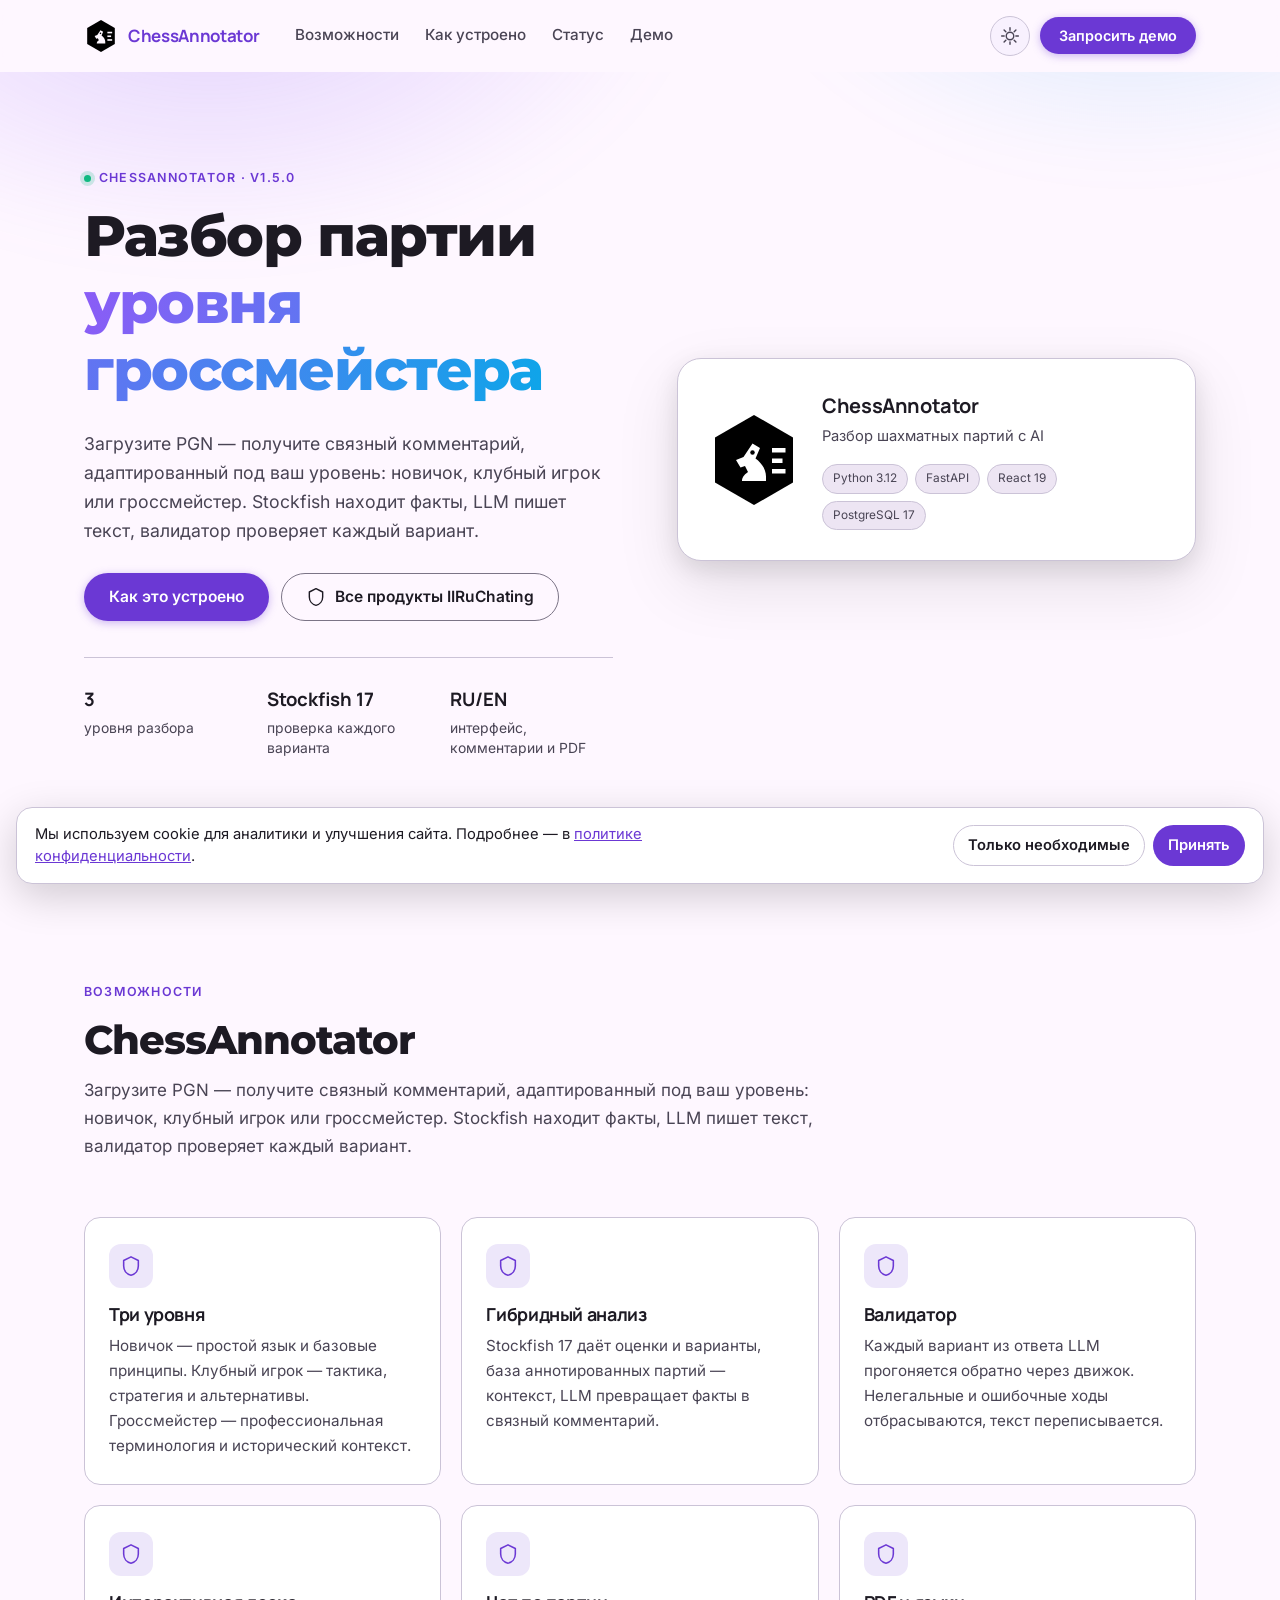
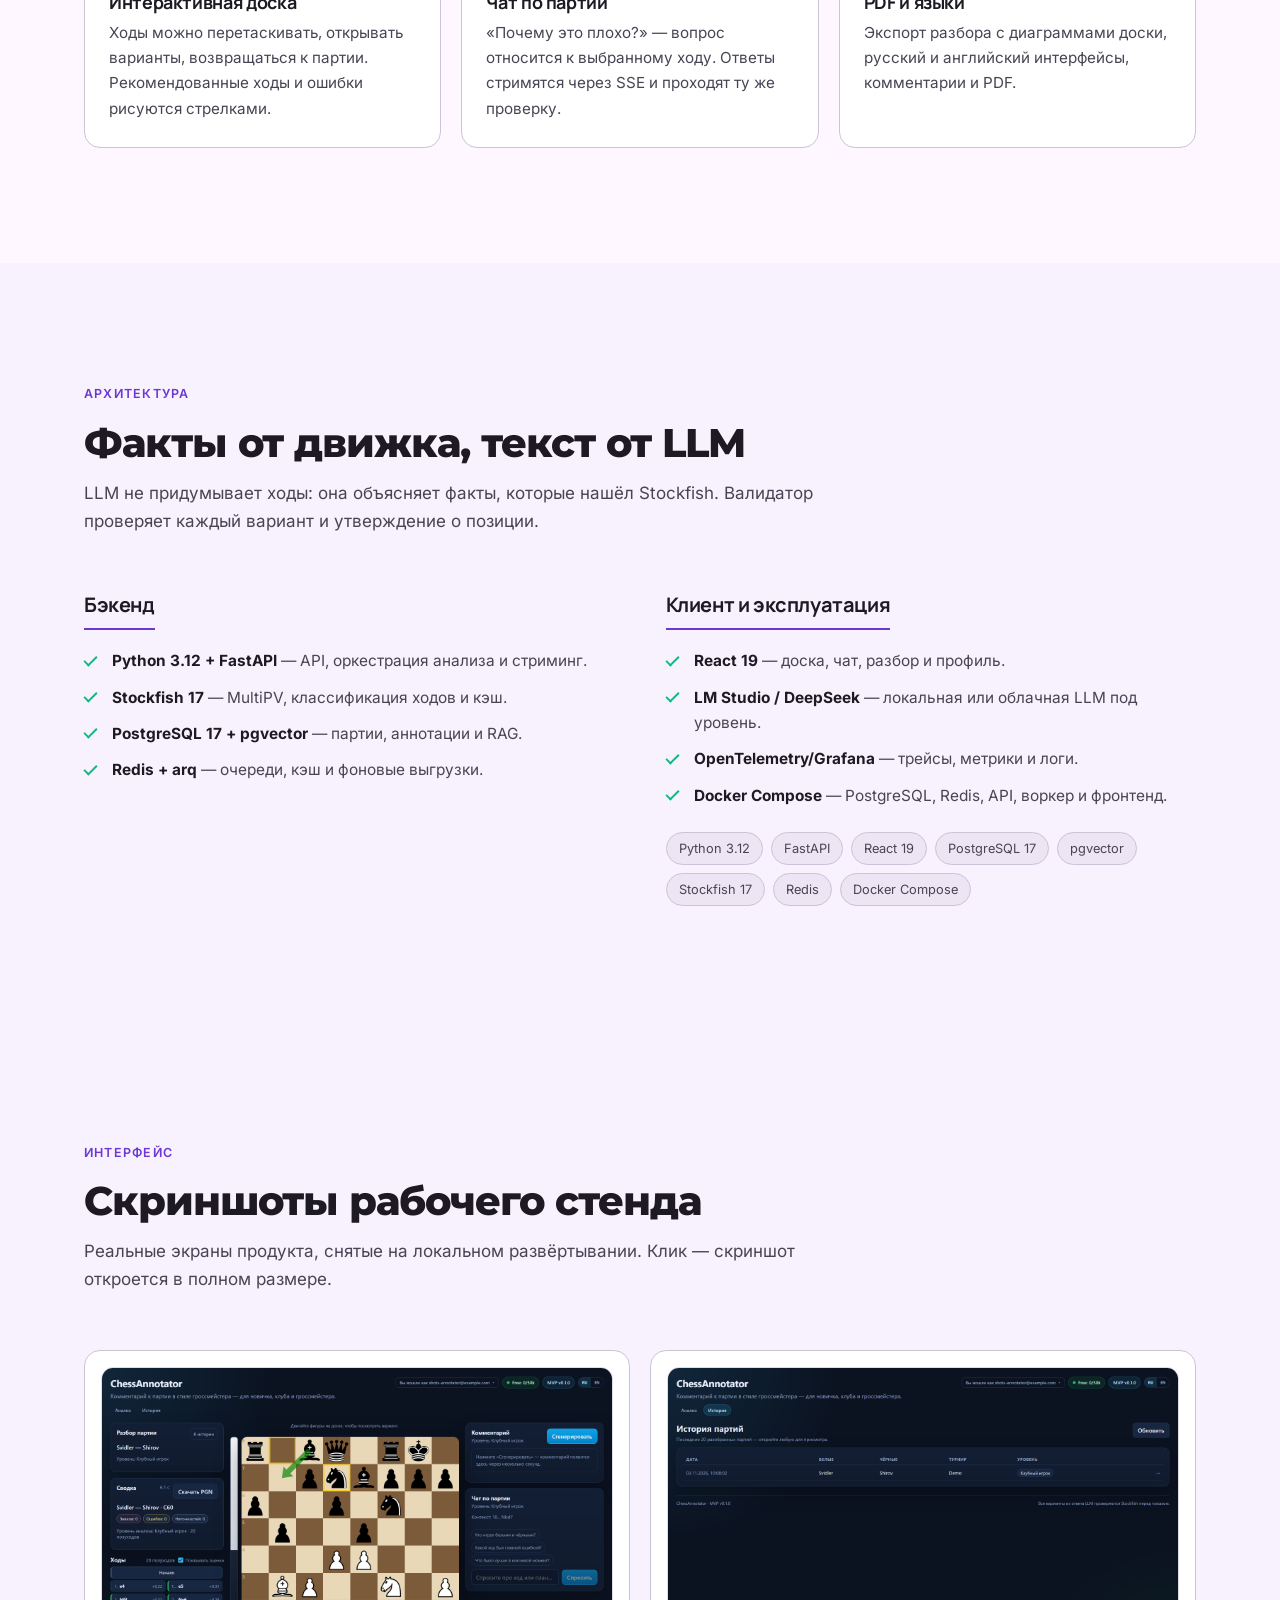
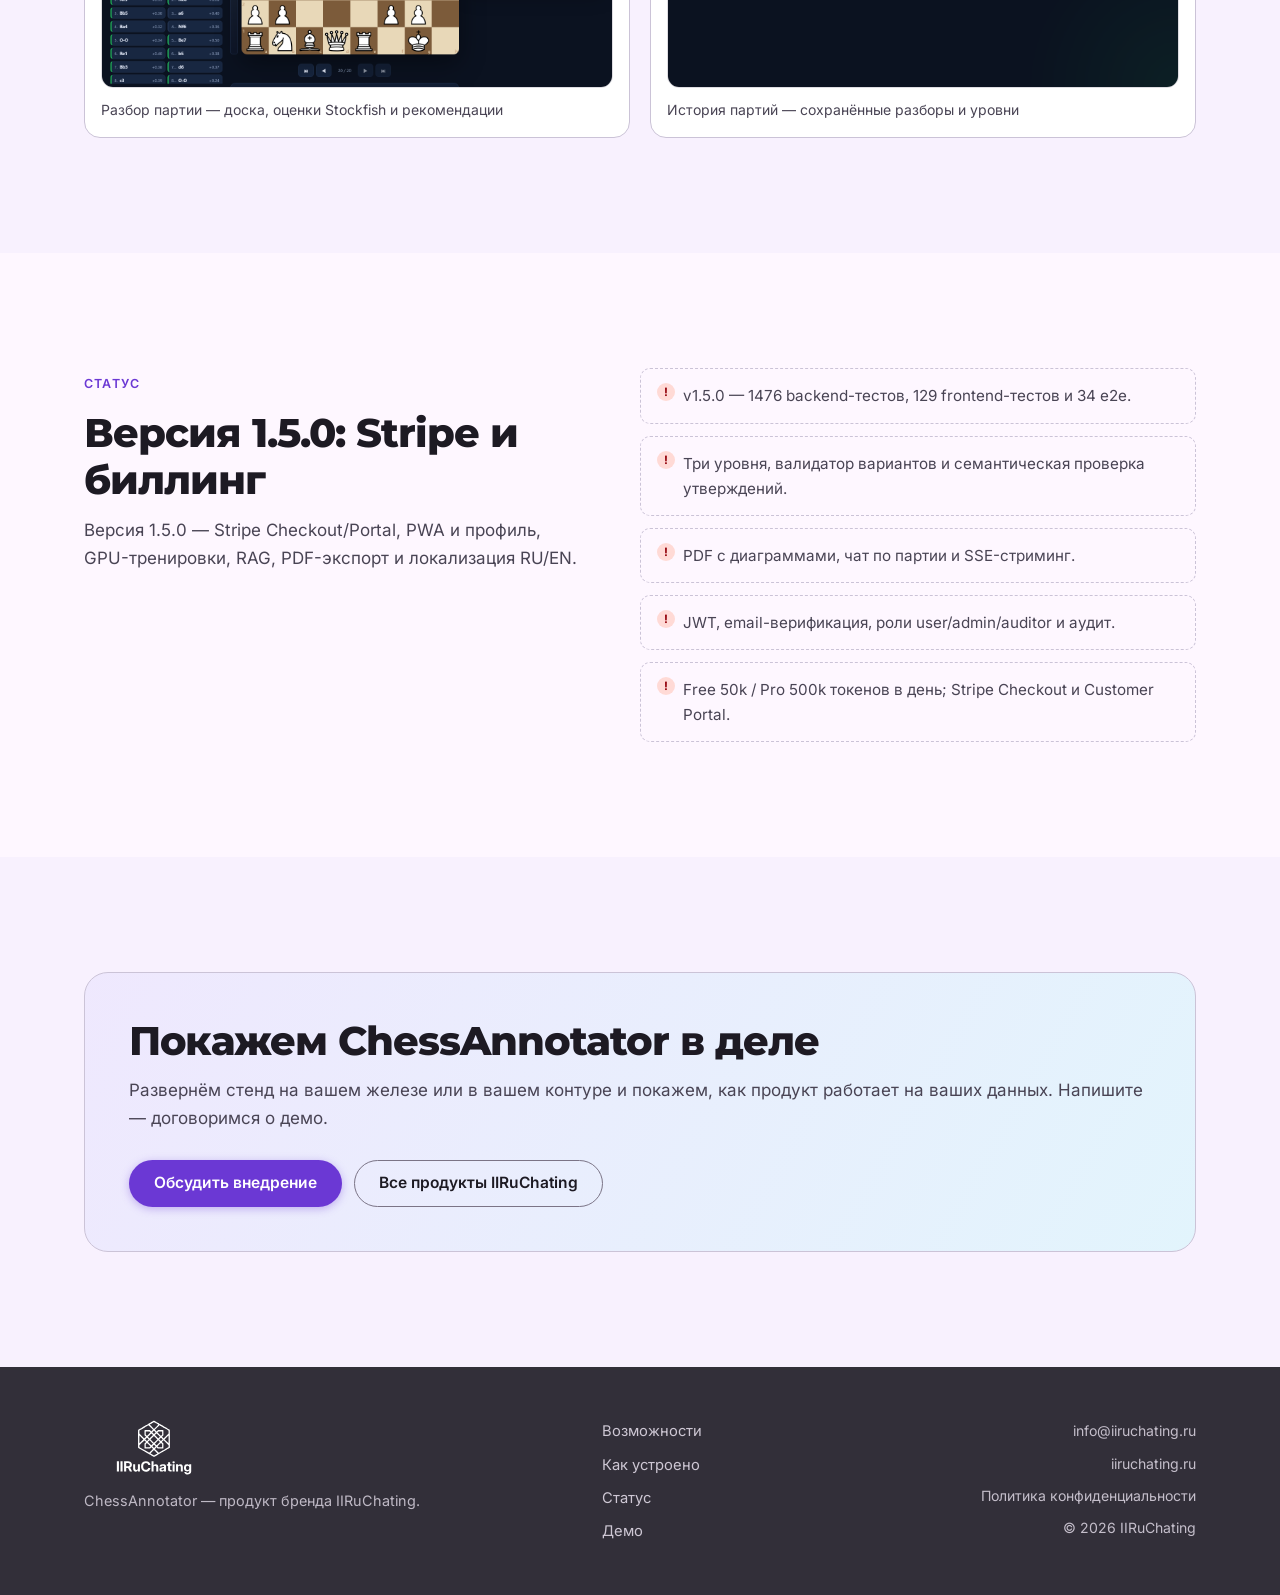
==== commit 81cf0f3d: "Витрина: актуализировать версии продуктов и статусы" ====
--- a/chessannotator/index.html
+++ b/chessannotator/index.html
@@ -104,7 +104,7 @@
     <div class="hero__bg" aria-hidden="true"></div>
     <div class="container hero__inner">
       <div class="hero__content">
-        <p class="eyebrow"><span class="dot"></span>ChessAnnotator · v1.2.0</p>
+        <p class="eyebrow"><span class="dot"></span>ChessAnnotator · v1.5.0</p>
         <h1 class="hero__title">Разбор партии<br /><span class="grad">уровня гроссмейстера</span></h1>
         <p class="hero__lead">Загрузите PGN — получите связный комментарий, адаптированный под ваш уровень: новичок, клубный игрок или гроссмейстер. Stockfish находит факты, LLM пишет текст, валидатор проверяет каждый вариант.</p>
 
@@ -262,11 +262,11 @@
       <div class="limits reveal">
         <div>
           <p class="eyebrow">Статус</p>
-          <h2 class="section__title">Версия 1.2.0: полный сервис</h2>
-          <p class="section__lead">Версия 1.2.0 — это аккаунты, админка, PDF-экспорт, чат по партии, семантическая валидация и локализация RU/EN.</p>
+          <h2 class="section__title">Версия 1.5.0: Stripe и биллинг</h2>
+          <p class="section__lead">Версия 1.5.0 — Stripe Checkout/Portal, PWA и профиль, GPU-тренировки, RAG, PDF-экспорт и локализация RU/EN.</p>
         </div>
         <ul class="limits__list">
-          <li>v1.2.0 — 1000 backend-тестов и 129 frontend-тестов.</li>
+          <li>v1.5.0 — 1476 backend-тестов, 129 frontend-тестов и 34 e2e.</li>
           <li>Три уровня, валидатор вариантов и семантическая проверка утверждений.</li>
           <li>PDF с диаграммами, чат по партии и SSE-стриминг.</li>
           <li>JWT, email-верификация, роли user/admin/auditor и аудит.</li>
